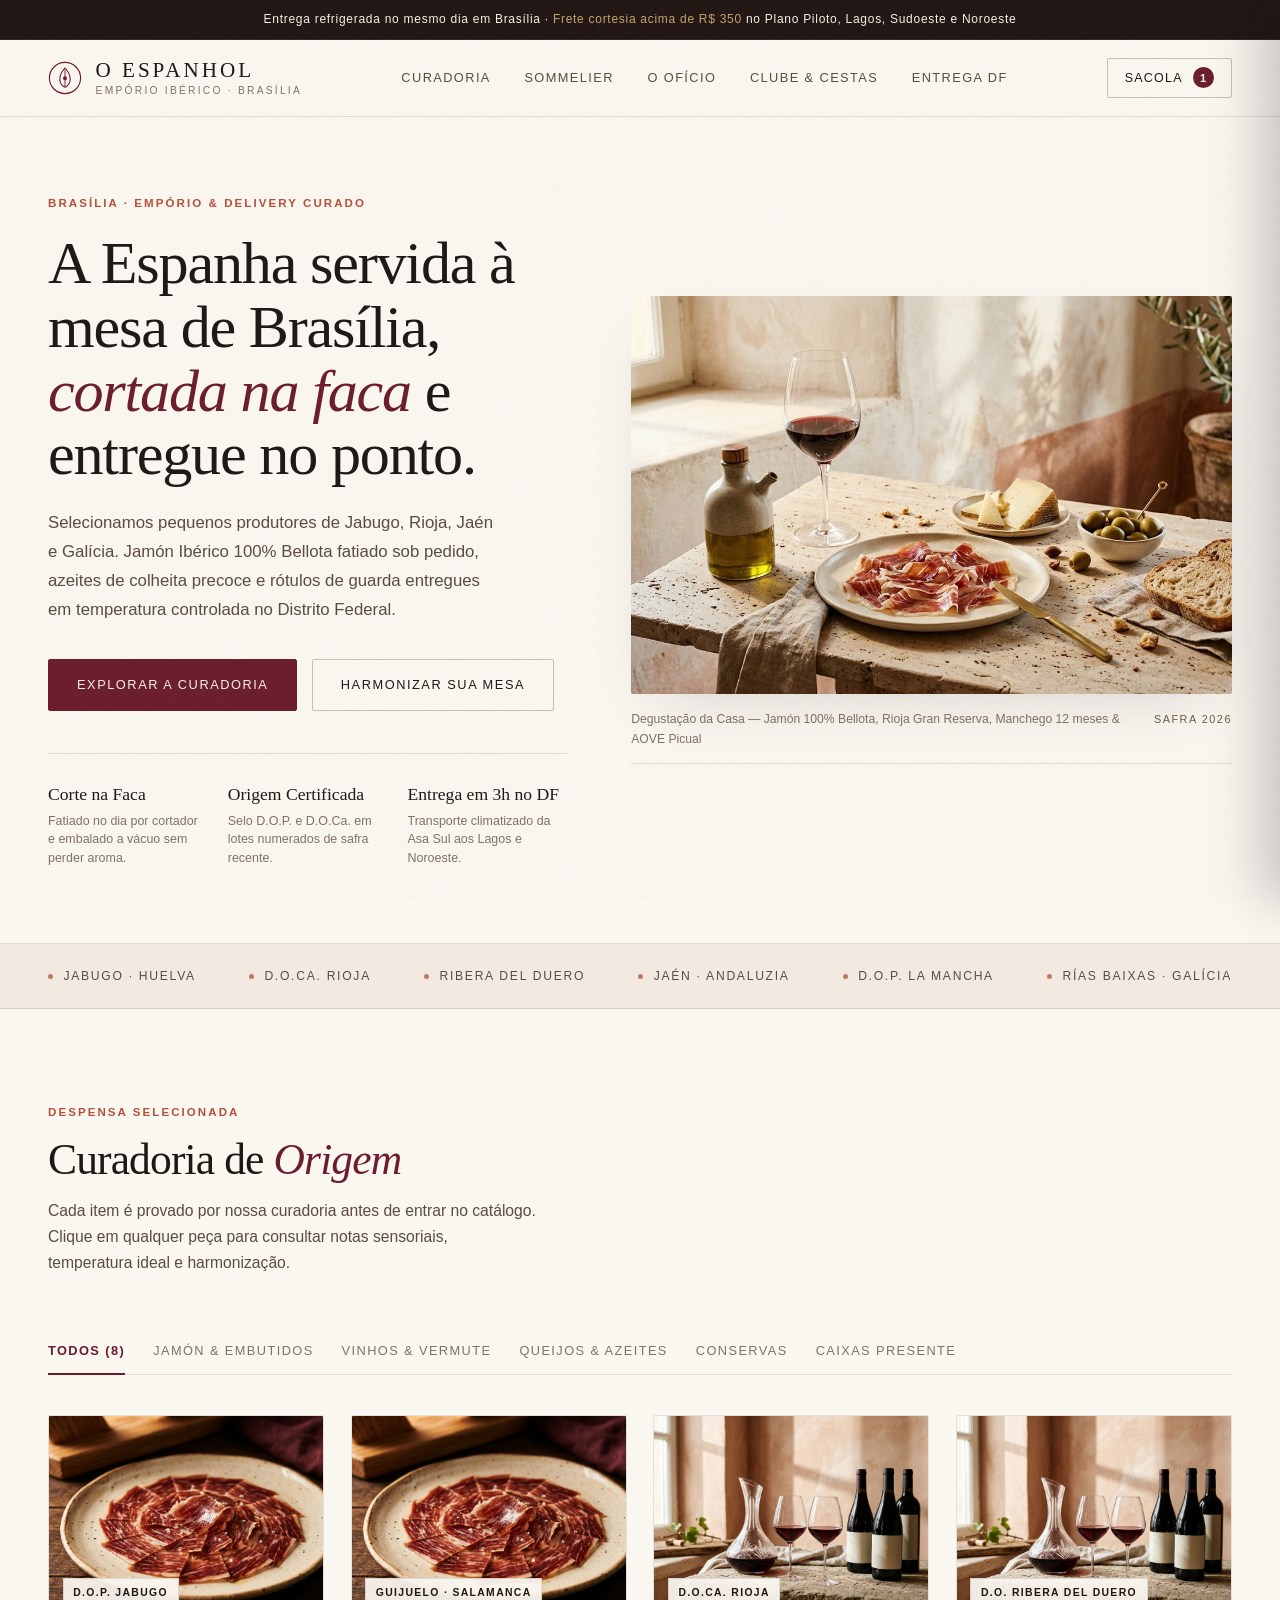
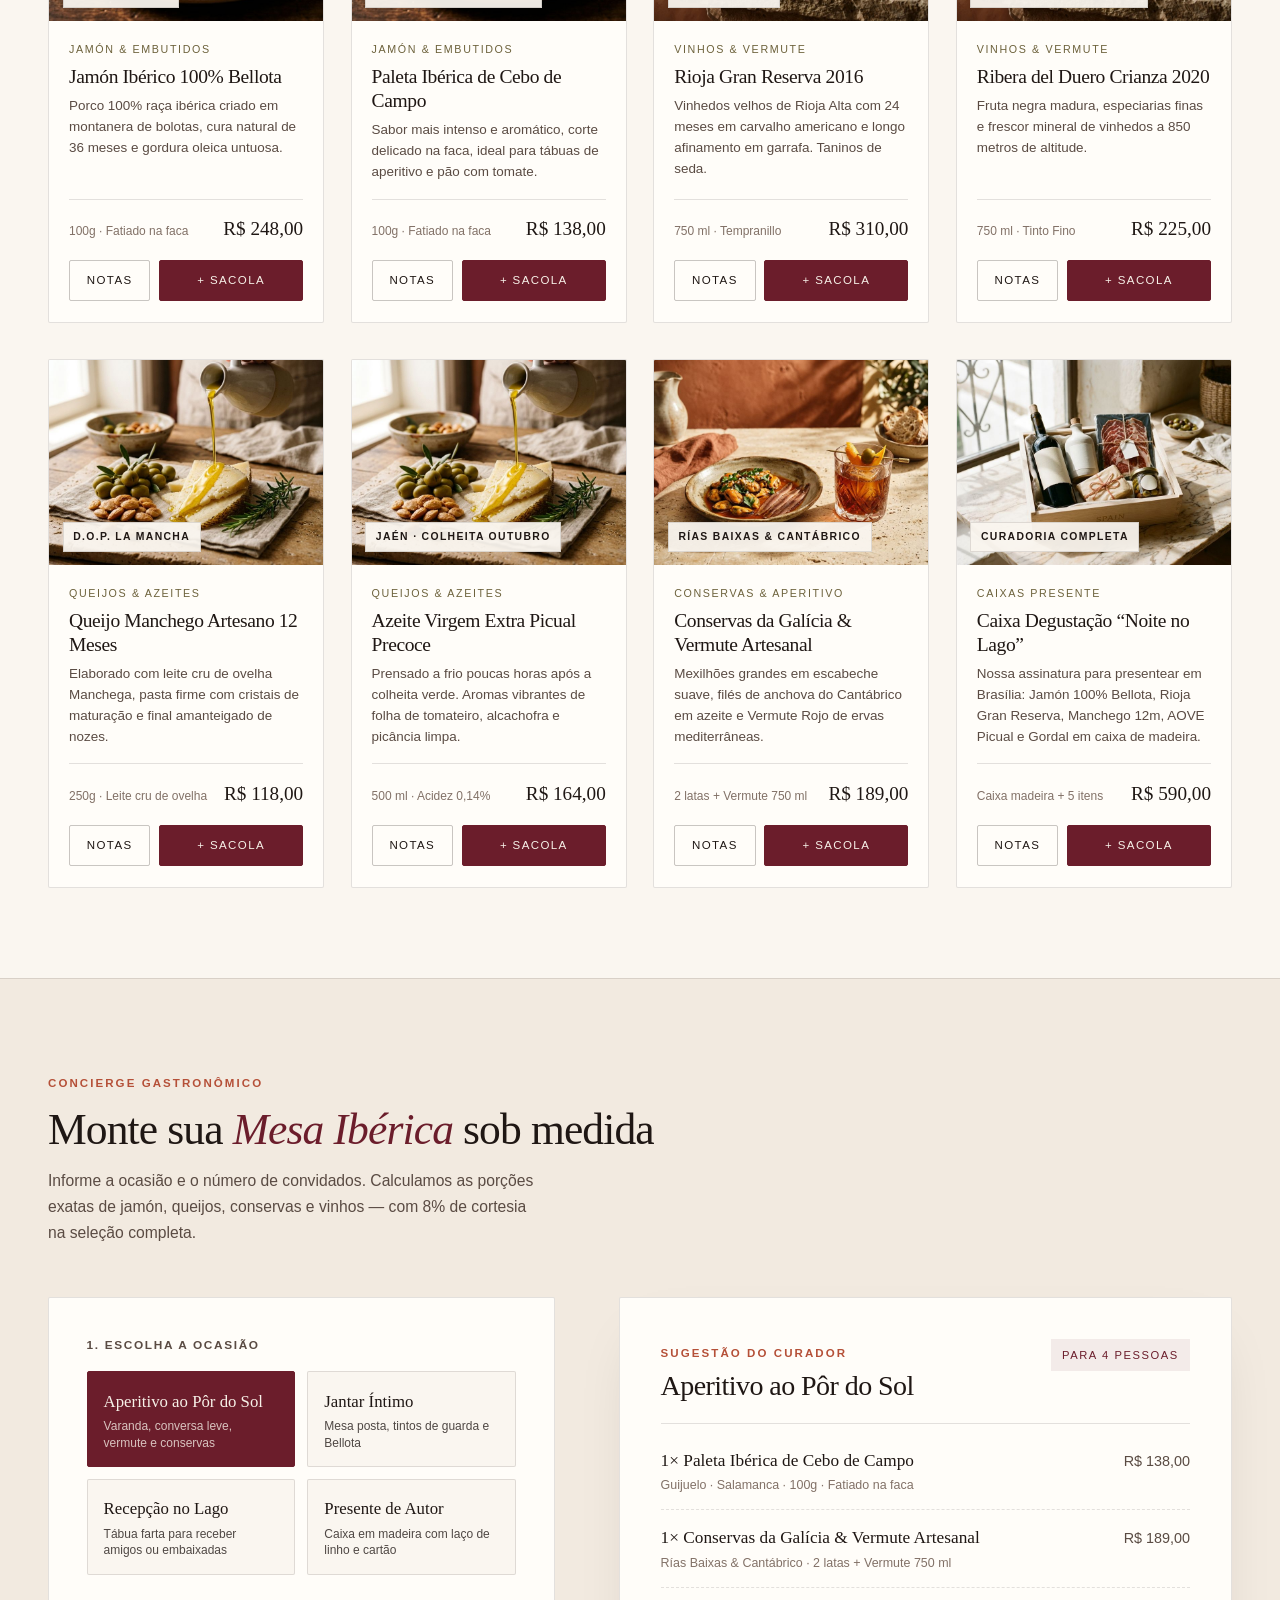
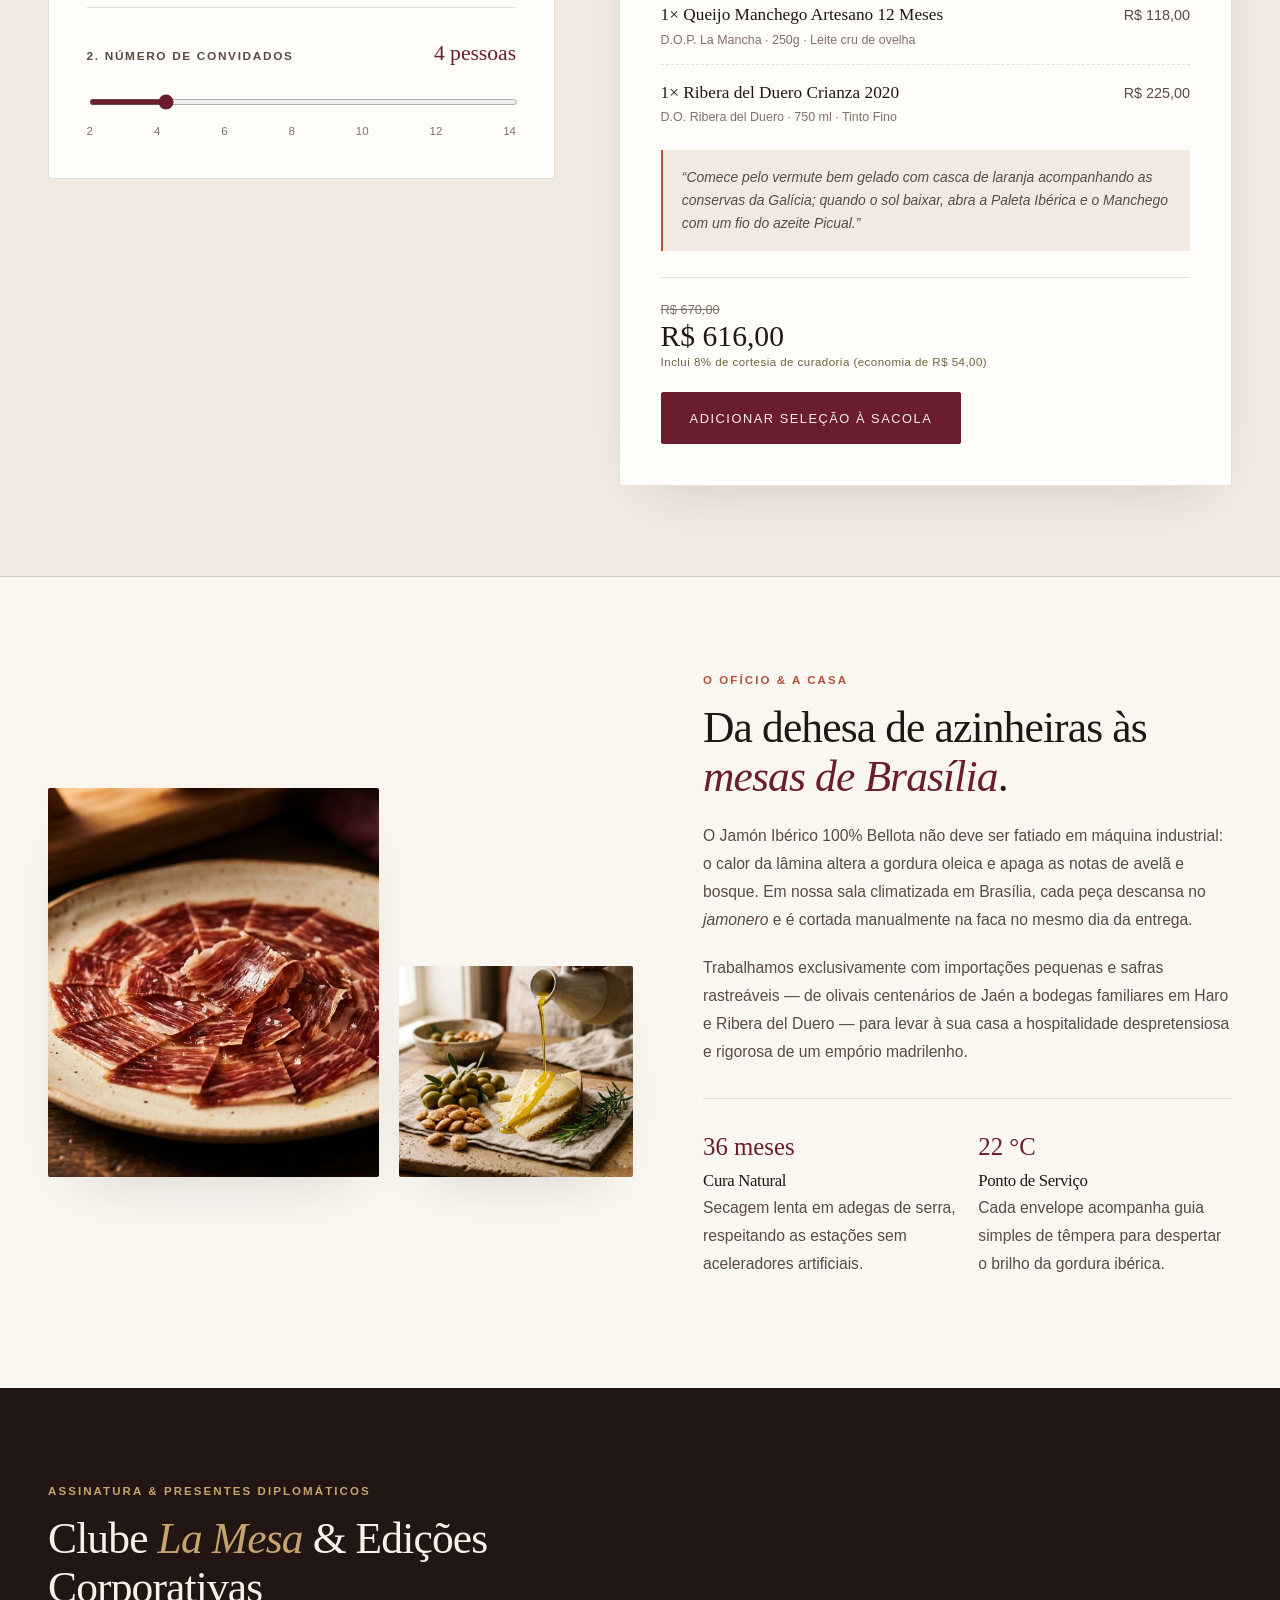
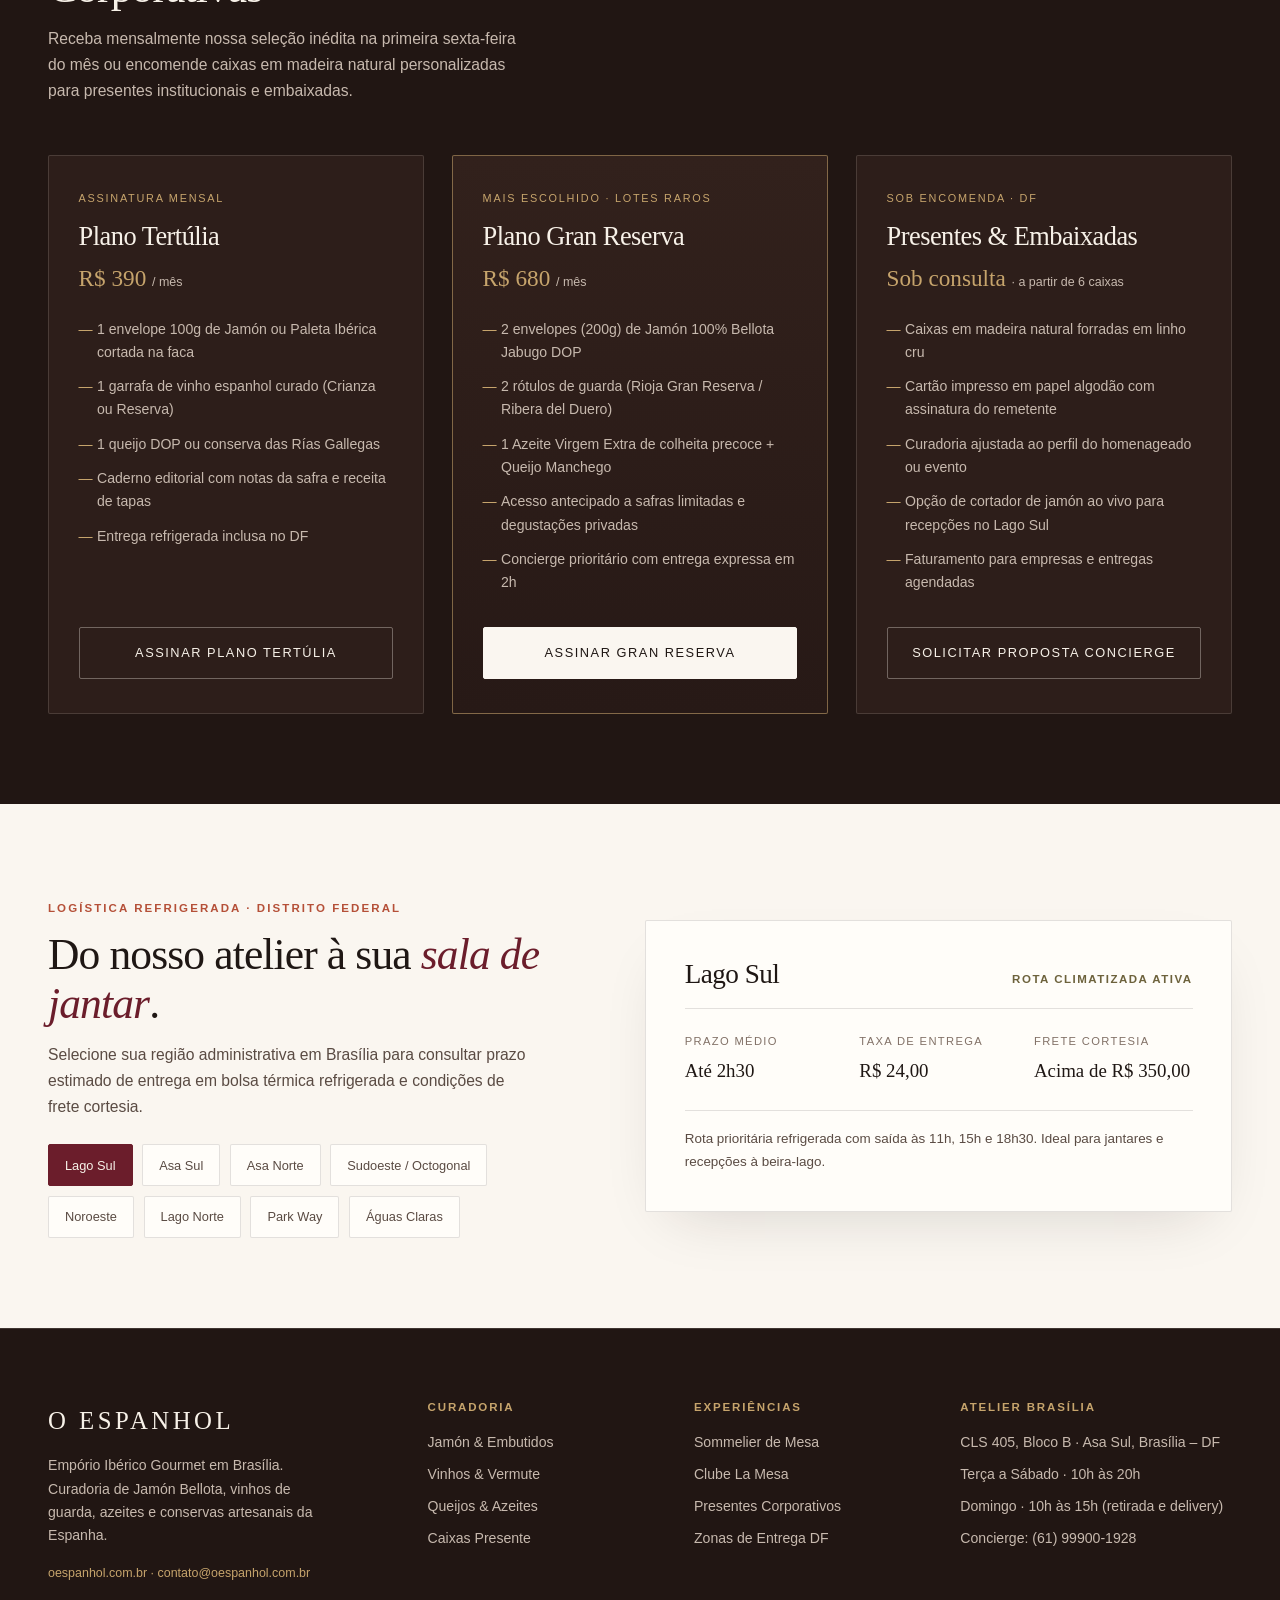
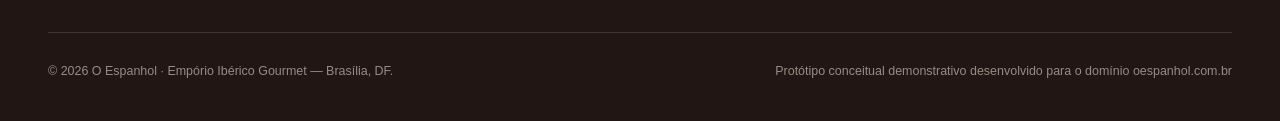
==== oespanhol-site-unico.html @ 449b9691 "site no ar primeira versão do site" ====
<!DOCTYPE html>
<html lang="pt-BR">
<head>
  <meta charset="UTF-8" />
  <meta name="viewport" content="width=device-width, initial-scale=1.0" />
  <title>O Espanhol — Empório Ibérico Gourmet em Brasília | Jamón, Azeites &amp; Vinhos</title>
  <meta name="description" content="Delivery curado de Jamón Ibérico 100% Bellota cortado na faca, vinhos de Rioja e Ribera del Duero, azeites de colheita precoce e queijos DOP em Brasília, DF." />
  <meta property="og:title" content="O Espanhol — Empório Ibérico Gourmet em Brasília" />
  <meta property="og:description" content="A Espanha servida à mesa de Brasília, cortada na faca e entregue refrigerada no mesmo dia." />
  <meta property="og:type" content="website" />
  <style>
/* ==========================================================================
   O ESPANHOL — Empório Ibérico Gourmet · Brasília, DF
   Editorial Design System — Warm Travertine, Rioja Wine & Terracotta
   ========================================================================== */

:root {
  /* Surfaces */
  --bg-canvas: #FAF6F0;
  --bg-linen: #F2EAE0;
  --bg-surface: #FFFDF9;
  --bg-warm-tint: #EAE0D3;
  --bg-deep: #211613;
  --bg-deep-elevated: #2D1E1A;

  /* Ink */
  --ink-primary: #1F1714;
  --ink-secondary: #5A4B43;
  --ink-muted: #827167;
  --ink-on-dark: #F7F1E8;
  --ink-on-dark-muted: #C7B9AE;

  /* Brand Accents */
  --wine: #6B1D2B;
  --wine-hover: #531520;
  --wine-soft: rgba(107, 29, 43, 0.08);
  --terracotta: #B55038;
  --terracotta-soft: rgba(181, 80, 56, 0.12);
  --olive: #6D623C;
  --gold-soft: #C6A46C;

  /* Hairlines & Elevation */
  --hairline: rgba(31, 23, 20, 0.12);
  --hairline-strong: rgba(31, 23, 20, 0.24);
  --hairline-dark: rgba(247, 241, 232, 0.14);
  --shadow-editorial: 0 24px 60px -28px rgba(31, 23, 20, 0.18);
  --shadow-drawer: -18px 0 50px rgba(24, 15, 12, 0.22);

  /* Typography */
  --font-serif: "Iowan Old Style", "Palatino Linotype", "Book Antiqua", Palatino, "Cormorant Garamond", Georgia, serif;
  --font-sans: -apple-system, BlinkMacSystemFont, "Segoe UI", Roboto, "Helvetica Neue", Arial, sans-serif;

  /* Layout */
  --container-max: 1240px;
  --gutter: clamp(1.25rem, 4vw, 3rem);
  --radius-sm: 2px;
  --radius-md: 4px;
  --transition: 260ms cubic-bezier(0.22, 1, 0.36, 1);
}

*,
*::before,
*::after {
  box-sizing: border-box;
}

html {
  scroll-behavior: smooth;
  -webkit-font-smoothing: antialiased;
  -moz-osx-font-smoothing: grayscale;
  background-color: var(--bg-canvas);
  color: var(--ink-primary);
}

body {
  margin: 0;
  font-family: var(--font-sans);
  font-size: 16px;
  line-height: 1.65;
  color: var(--ink-primary);
  background-color: var(--bg-canvas);
  position: relative;
  overflow-x: hidden;
}

/* Subtle mineral paper texture across canvas */
body::before {
  content: "";
  position: fixed;
  inset: 0;
  pointer-events: none;
  z-index: 900;
  opacity: 0.028;
  background-image: url("data:image/svg+xml,%3Csvg viewBox='0 0 200 200' xmlns='http://www.w3.org/2000/svg'%3E%3Cfilter id='n'%3E%3CfeTurbulence type='fractalNoise' baseFrequency='0.85' numOctaves='3' stitchTiles='stitch'/%3E%3C/filter%3E%3Crect width='100%25' height='100%25' filter='url(%23n)'/%3E%3C/svg%3E");
}

img {
  display: block;
  max-width: 100%;
  height: auto;
}

button,
input,
select {
  font: inherit;
  color: inherit;
}

button {
  cursor: pointer;
}

a {
  color: inherit;
  text-decoration: none;
}

:focus-visible {
  outline: 2px solid var(--wine);
  outline-offset: 3px;
}

/* Container & Utilities */
.container {
  width: min(var(--container-max), calc(100% - var(--gutter) * 2));
  margin-inline: auto;
}

.sr-only {
  position: absolute;
  width: 1px;
  height: 1px;
  padding: 0;
  margin: -1px;
  overflow: hidden;
  clip: rect(0, 0, 0, 0);
  white-space: nowrap;
  border: 0;
}

.kicker {
  display: inline-block;
  font-family: var(--font-sans);
  font-size: 0.72rem;
  font-weight: 600;
  letter-spacing: 0.18em;
  text-transform: uppercase;
  color: var(--terracotta);
}

.kicker--light {
  color: var(--gold-soft);
}

.display-title,
h1,
h2,
h3,
h4 {
  font-family: var(--font-serif);
  font-weight: 400;
  margin: 0;
  letter-spacing: -0.02em;
  line-height: 1.12;
}

.italic-accent {
  font-style: italic;
  color: var(--wine);
}

.italic-accent--light {
  font-style: italic;
  color: var(--gold-soft);
}

.tabular {
  font-variant-numeric: tabular-nums;
}

/* ==========================================================================
   Announcement Bar & Header
   ========================================================================== */

.announcement-bar {
  background-color: var(--bg-deep);
  color: var(--ink-on-dark);
  font-size: 0.75rem;
  letter-spacing: 0.06em;
  text-align: center;
  padding: 0.6rem var(--gutter);
  border-bottom: 1px solid rgba(255, 255, 255, 0.08);
}

.announcement-bar strong {
  color: var(--gold-soft);
  font-weight: 500;
}

.site-header {
  position: sticky;
  top: 0;
  z-index: 400;
  background-color: rgba(250, 246, 240, 0.92);
  backdrop-filter: blur(14px);
  -webkit-backdrop-filter: blur(14px);
  border-bottom: 1px solid var(--hairline);
  transition: background-color var(--transition);
}

.header-inner {
  display: flex;
  align-items: center;
  justify-content: space-between;
  gap: 1.5rem;
  height: 76px;
}

.brand-mark {
  display: inline-flex;
  align-items: center;
  gap: 0.85rem;
}

.brand-crest {
  width: 34px;
  height: 34px;
  color: var(--wine);
  flex-shrink: 0;
}

.brand-wordmark {
  display: flex;
  flex-direction: column;
  line-height: 1;
}

.brand-name {
  font-family: var(--font-serif);
  font-size: 1.32rem;
  letter-spacing: 0.14em;
  text-transform: uppercase;
  color: var(--ink-primary);
}

.brand-sub {
  font-size: 0.64rem;
  letter-spacing: 0.22em;
  text-transform: uppercase;
  color: var(--ink-muted);
  margin-top: 0.28rem;
}

.main-nav {
  display: flex;
  align-items: center;
  gap: 2.1rem;
}

.main-nav a {
  font-size: 0.8rem;
  letter-spacing: 0.11em;
  text-transform: uppercase;
  color: var(--ink-secondary);
  position: relative;
  padding-block: 0.35rem;
  transition: color var(--transition);
}

.main-nav a::after {
  content: "";
  position: absolute;
  left: 0;
  right: 0;
  bottom: 0;
  height: 1px;
  background-color: var(--wine);
  transform: scaleX(0);
  transform-origin: left;
  transition: transform var(--transition);
}

.main-nav a:hover {
  color: var(--ink-primary);
}

.main-nav a:hover::after {
  transform: scaleX(1);
}

.header-actions {
  display: flex;
  align-items: center;
  gap: 0.85rem;
}

.cart-trigger {
  display: inline-flex;
  align-items: center;
  gap: 0.65rem;
  background-color: transparent;
  border: 1px solid var(--hairline-strong);
  border-radius: var(--radius-sm);
  padding: 0.55rem 1.05rem;
  font-size: 0.78rem;
  letter-spacing: 0.1em;
  text-transform: uppercase;
  color: var(--ink-primary);
  transition: background-color var(--transition), border-color var(--transition), color var(--transition);
}

.cart-trigger:hover {
  background-color: var(--wine);
  border-color: var(--wine);
  color: var(--ink-on-dark);
}

.cart-count {
  display: inline-flex;
  align-items: center;
  justify-content: center;
  min-width: 21px;
  height: 21px;
  padding-inline: 0.35rem;
  border-radius: 999px;
  background-color: var(--wine);
  color: var(--ink-on-dark);
  font-size: 0.7rem;
  font-weight: 600;
  font-variant-numeric: tabular-nums;
  transition: background-color var(--transition), color var(--transition);
}

.cart-trigger:hover .cart-count {
  background-color: var(--bg-canvas);
  color: var(--wine);
}

.mobile-menu-btn {
  display: none;
  background: transparent;
  border: 1px solid var(--hairline-strong);
  border-radius: var(--radius-sm);
  width: 40px;
  height: 40px;
  align-items: center;
  justify-content: center;
}

/* ==========================================================================
   Buttons
   ========================================================================== */

.btn {
  display: inline-flex;
  align-items: center;
  justify-content: center;
  gap: 0.55rem;
  padding: 0.92rem 1.75rem;
  border-radius: var(--radius-sm);
  font-size: 0.8rem;
  font-weight: 500;
  letter-spacing: 0.12em;
  text-transform: uppercase;
  border: 1px solid transparent;
  transition: background-color var(--transition), color var(--transition), border-color var(--transition), transform var(--transition);
  white-space: nowrap;
}

.btn:active {
  transform: translateY(1px);
}

.btn--primary {
  background-color: var(--wine);
  color: var(--ink-on-dark);
  border-color: var(--wine);
}

.btn--primary:hover {
  background-color: var(--wine-hover);
  border-color: var(--wine-hover);
}

.btn--secondary {
  background-color: transparent;
  color: var(--ink-primary);
  border-color: var(--hairline-strong);
}

.btn--secondary:hover {
  border-color: var(--ink-primary);
  background-color: var(--bg-linen);
}

.btn--light {
  background-color: var(--bg-canvas);
  color: var(--ink-primary);
  border-color: var(--bg-canvas);
}

.btn--light:hover {
  background-color: #EFE5D8;
}

.btn--ghost-light {
  background-color: transparent;
  color: var(--ink-on-dark);
  border-color: rgba(247, 241, 232, 0.34);
}

.btn--ghost-light:hover {
  background-color: rgba(247, 241, 232, 0.1);
  border-color: var(--ink-on-dark);
}

.btn--sm {
  padding: 0.62rem 1.05rem;
  font-size: 0.72rem;
}

/* ==========================================================================
   Hero — Asymmetric Editorial Cover
   ========================================================================== */

.hero {
  padding-block: clamp(2.5rem, 6vw, 5rem) clamp(3rem, 6vw, 5.5rem);
  border-bottom: 1px solid var(--hairline);
}

.hero-grid {
  display: grid;
  grid-template-columns: minmax(0, 1.02fr) minmax(0, 1.18fr);
  gap: clamp(2rem, 5vw, 4.5rem);
  align-items: center;
}

.hero-copy {
  display: flex;
  flex-direction: column;
  align-items: flex-start;
}

.hero-title {
  font-size: clamp(2.5rem, 4.7vw, 4.25rem);
  line-height: 1.06;
  margin-top: 1.15rem;
  margin-bottom: 1.45rem;
  color: var(--ink-primary);
}

.hero-lead {
  font-size: 1.05rem;
  line-height: 1.72;
  color: var(--ink-secondary);
  max-width: 48ch;
  margin: 0 0 2.1rem;
}

.hero-actions {
  display: flex;
  flex-wrap: wrap;
  gap: 0.9rem;
  margin-bottom: 2.6rem;
}

.hero-facts {
  width: 100%;
  display: grid;
  grid-template-columns: repeat(3, minmax(0, 1fr));
  gap: 1.25rem;
  padding-top: 1.65rem;
  border-top: 1px solid var(--hairline);
}

.hero-fact-label {
  display: block;
  font-family: var(--font-serif);
  font-size: 1.1rem;
  color: var(--ink-primary);
  margin-bottom: 0.2rem;
}

.hero-fact-desc {
  display: block;
  font-size: 0.78rem;
  line-height: 1.45;
  color: var(--ink-muted);
}

.hero-figure {
  margin: 0;
  position: relative;
}

.hero-image-frame {
  position: relative;
  overflow: hidden;
  border-radius: var(--radius-sm);
  background-color: var(--bg-linen);
  box-shadow: var(--shadow-editorial);
}

.hero-image-frame img {
  width: 100%;
  aspect-ratio: 16 / 10.6;
  object-fit: cover;
  transition: transform 900ms cubic-bezier(0.22, 1, 0.36, 1);
}

.hero-image-frame:hover img {
  transform: scale(1.025);
}

.hero-caption {
  display: flex;
  justify-content: space-between;
  align-items: baseline;
  gap: 1rem;
  padding-top: 0.95rem;
  font-size: 0.76rem;
  color: var(--ink-muted);
  border-bottom: 1px solid var(--hairline);
  padding-bottom: 0.85rem;
}

.hero-caption-origin {
  text-transform: uppercase;
  letter-spacing: 0.14em;
  font-size: 0.68rem;
  color: var(--olive);
  white-space: nowrap;
}

/* ==========================================================================
   Appellations Strip (Denominações de Origem)
   ========================================================================== */

.origins-strip {
  background-color: var(--bg-linen);
  border-bottom: 1px solid var(--hairline);
  padding-block: 1.35rem;
}

.origins-list {
  display: flex;
  flex-wrap: wrap;
  justify-content: space-between;
  align-items: center;
  gap: 0.85rem 1.75rem;
  list-style: none;
  margin: 0;
  padding: 0;
}

.origins-list li {
  display: inline-flex;
  align-items: center;
  gap: 0.65rem;
  font-size: 0.76rem;
  letter-spacing: 0.14em;
  text-transform: uppercase;
  color: var(--ink-secondary);
}

.origins-list li::before {
  content: "";
  width: 5px;
  height: 5px;
  border-radius: 50%;
  background-color: var(--terracotta);
  opacity: 0.75;
}

/* ==========================================================================
   Section Scaffolding
   ========================================================================== */

.section {
  padding-block: clamp(3.75rem, 7vw, 6.5rem);
}

.section--linen {
  background-color: var(--bg-linen);
  border-block: 1px solid var(--hairline);
}

.section--deep {
  background-color: var(--bg-deep);
  color: var(--ink-on-dark);
}

.section-header {
  display: flex;
  justify-content: space-between;
  align-items: flex-end;
  gap: 2rem;
  margin-bottom: clamp(2rem, 4vw, 3.25rem);
  flex-wrap: wrap;
}

.section-heading-group {
  max-width: 640px;
}

.section-title {
  font-size: clamp(2rem, 3.4vw, 3.1rem);
  margin-top: 0.65rem;
  color: var(--ink-primary);
}

.section-title--light {
  color: var(--ink-on-dark);
}

.section-subtitle {
  margin: 0.9rem 0 0;
  color: var(--ink-secondary);
  font-size: 0.98rem;
  max-width: 56ch;
}

.section-subtitle--light {
  color: var(--ink-on-dark-muted);
}

/* ==========================================================================
   Catalog & Editorial Filters
   ========================================================================== */

.catalog-filters {
  display: flex;
  flex-wrap: wrap;
  gap: 0.4rem 1.75rem;
  border-bottom: 1px solid var(--hairline);
  margin-bottom: 2.5rem;
}

.filter-tab {
  background: transparent;
  border: 0;
  padding: 0.8rem 0;
  font-size: 0.8rem;
  letter-spacing: 0.11em;
  text-transform: uppercase;
  color: var(--ink-muted);
  position: relative;
  transition: color var(--transition);
}

.filter-tab::after {
  content: "";
  position: absolute;
  left: 0;
  right: 0;
  bottom: -1px;
  height: 2px;
  background-color: var(--wine);
  transform: scaleX(0);
  transition: transform var(--transition);
}

.filter-tab:hover {
  color: var(--ink-primary);
}

.filter-tab.is-active {
  color: var(--wine);
  font-weight: 600;
}

.filter-tab.is-active::after {
  transform: scaleX(1);
}

.product-grid {
  display: grid;
  grid-template-columns: repeat(4, minmax(0, 1fr));
  gap: 2.2rem 1.65rem;
}

.product-card {
  display: flex;
  flex-direction: column;
  background-color: var(--bg-surface);
  border: 1px solid var(--hairline);
  border-radius: var(--radius-sm);
  overflow: hidden;
  transition: transform var(--transition), box-shadow var(--transition), border-color var(--transition);
}

.product-card:hover {
  transform: translateY(-4px);
  box-shadow: var(--shadow-editorial);
  border-color: var(--hairline-strong);
}

.product-media {
  position: relative;
  overflow: hidden;
  background-color: var(--bg-linen);
  aspect-ratio: 4 / 3;
}

.product-media img {
  width: 100%;
  height: 100%;
  object-fit: cover;
  transition: transform 650ms cubic-bezier(0.22, 1, 0.36, 1);
}

.product-card:hover .product-media img {
  transform: scale(1.05);
}

.product-dop {
  position: absolute;
  left: 0.85rem;
  bottom: 0.85rem;
  background-color: rgba(250, 246, 240, 0.94);
  color: var(--ink-primary);
  font-size: 0.65rem;
  font-weight: 600;
  letter-spacing: 0.13em;
  text-transform: uppercase;
  padding: 0.32rem 0.6rem;
  border: 1px solid var(--hairline);
}

.product-body {
  padding: 1.25rem 1.25rem 1.35rem;
  display: flex;
  flex-direction: column;
  flex: 1;
}

.product-category {
  font-size: 0.67rem;
  letter-spacing: 0.15em;
  text-transform: uppercase;
  color: var(--olive);
  margin-bottom: 0.4rem;
}

.product-name {
  font-family: var(--font-serif);
  font-size: 1.22rem;
  line-height: 1.22;
  color: var(--ink-primary);
  margin-bottom: 0.45rem;
}

.product-desc {
  font-size: 0.84rem;
  line-height: 1.55;
  color: var(--ink-secondary);
  margin: 0 0 1rem;
  flex: 1;
}

.product-meta-row {
  display: flex;
  align-items: baseline;
  justify-content: space-between;
  gap: 0.5rem;
  padding-top: 0.85rem;
  border-top: 1px solid var(--hairline);
  margin-bottom: 0.95rem;
}

.product-weight {
  font-size: 0.75rem;
  color: var(--ink-muted);
}

.product-price {
  font-family: var(--font-serif);
  font-size: 1.2rem;
  color: var(--ink-primary);
  font-variant-numeric: tabular-nums;
}

.product-actions {
  display: grid;
  grid-template-columns: auto 1fr;
  gap: 0.55rem;
}

/* ==========================================================================
   Sommelier & Interactive Table Pairing Studio
   ========================================================================== */

.sommelier-layout {
  display: grid;
  grid-template-columns: minmax(0, 0.95fr) minmax(0, 1.15fr);
  gap: clamp(2rem, 5vw, 4rem);
  align-items: start;
}

.sommelier-controls {
  background-color: var(--bg-surface);
  border: 1px solid var(--hairline);
  padding: clamp(1.5rem, 3vw, 2.35rem);
  border-radius: var(--radius-sm);
}

.control-group + .control-group {
  margin-top: 2rem;
  padding-top: 1.75rem;
  border-top: 1px solid var(--hairline);
}

.control-label {
  display: flex;
  justify-content: space-between;
  align-items: baseline;
  font-size: 0.74rem;
  font-weight: 600;
  letter-spacing: 0.14em;
  text-transform: uppercase;
  color: var(--ink-secondary);
  margin-bottom: 1rem;
}

.control-value {
  font-family: var(--font-serif);
  font-size: 1.35rem;
  font-weight: 400;
  text-transform: none;
  letter-spacing: 0;
  color: var(--wine);
}

.occasion-grid {
  display: grid;
  grid-template-columns: repeat(2, minmax(0, 1fr));
  gap: 0.75rem;
}

.occasion-btn {
  text-align: left;
  background-color: var(--bg-canvas);
  border: 1px solid var(--hairline);
  padding: 0.95rem 1rem;
  border-radius: var(--radius-sm);
  transition: border-color var(--transition), background-color var(--transition);
}

.occasion-btn:hover {
  border-color: var(--hairline-strong);
}

.occasion-btn.is-active {
  background-color: var(--wine);
  border-color: var(--wine);
  color: var(--ink-on-dark);
}

.occasion-title {
  display: block;
  font-family: var(--font-serif);
  font-size: 1.05rem;
  margin-bottom: 0.2rem;
}

.occasion-sub {
  display: block;
  font-size: 0.75rem;
  opacity: 0.78;
  line-height: 1.35;
}

.range-slider {
  width: 100%;
  accent-color: var(--wine);
  height: 6px;
  cursor: pointer;
}

.range-marks {
  display: flex;
  justify-content: space-between;
  font-size: 0.72rem;
  color: var(--ink-muted);
  margin-top: 0.5rem;
  font-variant-numeric: tabular-nums;
}

.sommelier-result {
  background-color: var(--bg-surface);
  border: 1px solid var(--hairline);
  padding: clamp(1.65rem, 3.2vw, 2.6rem);
  border-radius: var(--radius-sm);
  box-shadow: var(--shadow-editorial);
}

.result-header {
  display: flex;
  justify-content: space-between;
  align-items: flex-start;
  gap: 1rem;
  padding-bottom: 1.35rem;
  border-bottom: 1px solid var(--hairline);
}

.result-title {
  font-size: 1.75rem;
  color: var(--ink-primary);
  margin-top: 0.3rem;
}

.result-badge {
  font-size: 0.7rem;
  letter-spacing: 0.14em;
  text-transform: uppercase;
  color: var(--wine);
  background-color: var(--wine-soft);
  padding: 0.42rem 0.7rem;
  white-space: nowrap;
}

.pairing-list {
  list-style: none;
  padding: 0;
  margin: 1.4rem 0;
  display: flex;
  flex-direction: column;
  gap: 0.85rem;
}

.pairing-item {
  display: flex;
  justify-content: space-between;
  align-items: baseline;
  gap: 1rem;
  padding-bottom: 0.85rem;
  border-bottom: 1px dashed var(--hairline);
}

.pairing-item:last-child {
  border-bottom: 0;
  padding-bottom: 0;
}

.pairing-item-name {
  font-family: var(--font-serif);
  font-size: 1.08rem;
  color: var(--ink-primary);
}

.pairing-item-detail {
  display: block;
  font-size: 0.78rem;
  color: var(--ink-muted);
}

.pairing-item-price {
  font-size: 0.9rem;
  color: var(--ink-secondary);
  white-space: nowrap;
  font-variant-numeric: tabular-nums;
}

.curator-note {
  background-color: var(--bg-linen);
  border-left: 2px solid var(--terracotta);
  padding: 1rem 1.2rem;
  font-size: 0.87rem;
  color: var(--ink-secondary);
  font-style: italic;
  margin-bottom: 1.6rem;
}

.result-footer {
  display: flex;
  justify-content: space-between;
  align-items: center;
  gap: 1.25rem;
  flex-wrap: wrap;
  padding-top: 1.35rem;
  border-top: 1px solid var(--hairline);
}

.result-pricing {
  display: flex;
  flex-direction: column;
}

.result-original {
  font-size: 0.8rem;
  color: var(--ink-muted);
  text-decoration: line-through;
}

.result-total {
  font-family: var(--font-serif);
  font-size: 1.85rem;
  line-height: 1.1;
  color: var(--ink-primary);
}

.result-saving {
  font-size: 0.72rem;
  color: var(--olive);
  letter-spacing: 0.04em;
}

/* ==========================================================================
   Editorial Story / Ofício
   ========================================================================== */

.story-grid {
  display: grid;
  grid-template-columns: minmax(0, 1.05fr) minmax(0, 0.95fr);
  gap: clamp(2rem, 5.5vw, 5rem);
  align-items: center;
}

.story-visual {
  display: grid;
  grid-template-columns: 1.2fr 0.85fr;
  gap: 1.25rem;
  align-items: end;
}

.story-visual img {
  width: 100%;
  border-radius: var(--radius-sm);
  object-fit: cover;
  box-shadow: var(--shadow-editorial);
}

.story-img-tall {
  aspect-ratio: 4 / 4.7;
}

.story-img-small {
  aspect-ratio: 4 / 3.6;
}

.story-copy p {
  color: var(--ink-secondary);
  margin: 0 0 1.25rem;
  font-size: 0.98rem;
  line-height: 1.78;
}

.story-pillars {
  display: grid;
  grid-template-columns: repeat(2, minmax(0, 1fr));
  gap: 1.35rem;
  margin-top: 2rem;
  padding-top: 1.75rem;
  border-top: 1px solid var(--hairline);
}

.pillar-num {
  font-family: var(--font-serif);
  font-size: 1.55rem;
  color: var(--wine);
  display: block;
  margin-bottom: 0.25rem;
}

.pillar-title {
  font-family: var(--font-serif);
  font-size: 1.05rem;
  margin-bottom: 0.25rem;
  color: var(--ink-primary);
}

.pillar-text {
  font-size: 0.82rem;
  color: var(--ink-muted);
  margin: 0;
  line-height: 1.5;
}

/* ==========================================================================
   Clube La Mesa & Presentes Corporativos (Deep Espresso Section)
   ========================================================================== */

.club-grid {
  display: grid;
  grid-template-columns: repeat(3, minmax(0, 1fr));
  gap: 1.75rem;
}

.club-card {
  background-color: var(--bg-deep-elevated);
  border: 1px solid var(--hairline-dark);
  padding: 2.15rem 1.85rem;
  border-radius: var(--radius-sm);
  display: flex;
  flex-direction: column;
  transition: border-color var(--transition), transform var(--transition);
}

.club-card:hover {
  border-color: rgba(198, 164, 108, 0.55);
  transform: translateY(-3px);
}

.club-card--featured {
  border-color: rgba(198, 164, 108, 0.55);
  background: linear-gradient(180deg, #32211C 0%, #271916 100%);
}

.club-tag {
  font-size: 0.68rem;
  letter-spacing: 0.16em;
  text-transform: uppercase;
  color: var(--gold-soft);
  margin-bottom: 0.85rem;
}

.club-name {
  font-family: var(--font-serif);
  font-size: 1.65rem;
  color: var(--ink-on-dark);
  margin-bottom: 0.5rem;
}

.club-price {
  font-family: var(--font-serif);
  font-size: 1.45rem;
  color: var(--gold-soft);
  margin-bottom: 1.25rem;
}

.club-price span {
  font-family: var(--font-sans);
  font-size: 0.78rem;
  color: var(--ink-on-dark-muted);
}

.club-list {
  list-style: none;
  padding: 0;
  margin: 0 0 2rem;
  flex: 1;
  display: flex;
  flex-direction: column;
  gap: 0.7rem;
  font-size: 0.88rem;
  color: var(--ink-on-dark-muted);
}

.club-list li {
  padding-left: 1.15rem;
  position: relative;
}

.club-list li::before {
  content: "—";
  position: absolute;
  left: 0;
  color: var(--gold-soft);
}

/* ==========================================================================
   Delivery DF Checker
   ========================================================================== */

.delivery-box {
  display: grid;
  grid-template-columns: minmax(0, 1fr) minmax(0, 1.1fr);
  gap: clamp(2rem, 5vw, 4rem);
  align-items: center;
}

.zone-buttons {
  display: flex;
  flex-wrap: wrap;
  gap: 0.6rem;
  margin-top: 1.5rem;
}

.zone-btn {
  background-color: var(--bg-surface);
  border: 1px solid var(--hairline);
  padding: 0.6rem 1rem;
  font-size: 0.8rem;
  color: var(--ink-secondary);
  border-radius: var(--radius-sm);
  transition: all var(--transition);
}

.zone-btn:hover {
  border-color: var(--hairline-strong);
  color: var(--ink-primary);
}

.zone-btn.is-active {
  background-color: var(--wine);
  border-color: var(--wine);
  color: var(--ink-on-dark);
}

.delivery-card {
  background-color: var(--bg-surface);
  border: 1px solid var(--hairline);
  padding: clamp(1.5rem, 3vw, 2.4rem);
  border-radius: var(--radius-sm);
  box-shadow: var(--shadow-editorial);
}

.delivery-card-top {
  display: flex;
  justify-content: space-between;
  align-items: baseline;
  gap: 1rem;
  padding-bottom: 1.15rem;
  border-bottom: 1px solid var(--hairline);
}

.delivery-zone-name {
  font-family: var(--font-serif);
  font-size: 1.7rem;
  color: var(--ink-primary);
}

.delivery-status {
  font-size: 0.72rem;
  letter-spacing: 0.13em;
  text-transform: uppercase;
  color: var(--olive);
  font-weight: 600;
}

.delivery-metrics {
  display: grid;
  grid-template-columns: repeat(3, minmax(0, 1fr));
  gap: 1rem;
  margin-block: 1.45rem;
}

.delivery-metric-label {
  display: block;
  font-size: 0.7rem;
  letter-spacing: 0.12em;
  text-transform: uppercase;
  color: var(--ink-muted);
  margin-bottom: 0.3rem;
}

.delivery-metric-val {
  font-family: var(--font-serif);
  font-size: 1.18rem;
  color: var(--ink-primary);
}

.delivery-note {
  font-size: 0.84rem;
  color: var(--ink-secondary);
  margin: 0;
  padding-top: 1.1rem;
  border-top: 1px solid var(--hairline);
}

/* ==========================================================================
   Footer
   ========================================================================== */

.site-footer {
  background-color: var(--bg-deep);
  color: var(--ink-on-dark-muted);
  padding-top: 4.5rem;
  padding-bottom: 2.5rem;
  border-top: 1px solid var(--hairline-dark);
}

.footer-grid {
  display: grid;
  grid-template-columns: 1.5fr 1fr 1fr 1.2fr;
  gap: 2.5rem;
  padding-bottom: 3rem;
  border-bottom: 1px solid var(--hairline-dark);
}

.footer-brand-name {
  font-family: var(--font-serif);
  font-size: 1.55rem;
  letter-spacing: 0.14em;
  text-transform: uppercase;
  color: var(--ink-on-dark);
  margin-bottom: 0.8rem;
}

.footer-heading {
  font-family: var(--font-sans);
  font-size: 0.72rem;
  font-weight: 600;
  letter-spacing: 0.16em;
  text-transform: uppercase;
  color: var(--gold-soft);
  margin-bottom: 1.1rem;
}

.footer-links {
  list-style: none;
  padding: 0;
  margin: 0;
  display: flex;
  flex-direction: column;
  gap: 0.55rem;
  font-size: 0.88rem;
}

.footer-links a:hover {
  color: var(--ink-on-dark);
}

.footer-bottom {
  display: flex;
  justify-content: space-between;
  align-items: center;
  flex-wrap: wrap;
  gap: 1rem;
  padding-top: 1.75rem;
  font-size: 0.78rem;
  color: rgba(199, 185, 174, 0.72);
}

/* ==========================================================================
   Cart Slide-Over Drawer & Product Modal
   ========================================================================== */

.overlay {
  position: fixed;
  inset: 0;
  background-color: rgba(24, 15, 12, 0.52);
  backdrop-filter: blur(3px);
  z-index: 600;
  opacity: 0;
  pointer-events: none;
  transition: opacity var(--transition);
}

.overlay.is-open {
  opacity: 1;
  pointer-events: auto;
}

.cart-drawer {
  position: fixed;
  top: 0;
  right: 0;
  bottom: 0;
  width: min(440px, 100vw);
  background-color: var(--bg-canvas);
  z-index: 650;
  box-shadow: var(--shadow-drawer);
  display: flex;
  flex-direction: column;
  transform: translateX(100%);
  transition: transform 340ms cubic-bezier(0.22, 1, 0.36, 1);
}

.cart-drawer.is-open {
  transform: translateX(0);
}

.drawer-header {
  display: flex;
  justify-content: space-between;
  align-items: center;
  padding: 1.35rem 1.5rem;
  border-bottom: 1px solid var(--hairline);
}

.drawer-title {
  font-family: var(--font-serif);
  font-size: 1.45rem;
}

.icon-close {
  background: transparent;
  border: 1px solid var(--hairline);
  width: 34px;
  height: 34px;
  display: inline-flex;
  align-items: center;
  justify-content: center;
  border-radius: var(--radius-sm);
  font-size: 1.15rem;
  line-height: 1;
  color: var(--ink-secondary);
}

.icon-close:hover {
  border-color: var(--ink-primary);
  color: var(--ink-primary);
}

.free-shipping-bar {
  padding: 0.9rem 1.5rem;
  background-color: var(--bg-linen);
  border-bottom: 1px solid var(--hairline);
  font-size: 0.78rem;
  color: var(--ink-secondary);
}

.progress-track {
  height: 4px;
  background-color: rgba(31, 23, 20, 0.12);
  margin-top: 0.5rem;
  overflow: hidden;
}

.progress-fill {
  height: 100%;
  background-color: var(--wine);
  width: 0%;
  transition: width 320ms ease;
}

.drawer-body {
  flex: 1;
  overflow-y: auto;
  padding: 1.25rem 1.5rem;
}

.cart-empty {
  text-align: center;
  padding: 3.5rem 1rem;
  color: var(--ink-muted);
}

.cart-empty p {
  margin: 0.5rem 0 1.4rem;
  font-size: 0.9rem;
}

.cart-item {
  display: grid;
  grid-template-columns: 68px minmax(0, 1fr);
  gap: 1rem;
  padding-bottom: 1.15rem;
  margin-bottom: 1.15rem;
  border-bottom: 1px solid var(--hairline);
}

.cart-item img {
  width: 68px;
  height: 68px;
  object-fit: cover;
  border-radius: var(--radius-sm);
}

.cart-item-title {
  font-family: var(--font-serif);
  font-size: 1.02rem;
  line-height: 1.25;
  margin-bottom: 0.2rem;
}

.cart-item-meta {
  font-size: 0.76rem;
  color: var(--ink-muted);
  margin-bottom: 0.65rem;
}

.cart-item-row {
  display: flex;
  justify-content: space-between;
  align-items: center;
}

.qty-control {
  display: inline-flex;
  align-items: center;
  border: 1px solid var(--hairline-strong);
  border-radius: var(--radius-sm);
}

.qty-control button {
  background: transparent;
  border: 0;
  width: 28px;
  height: 28px;
  font-size: 0.95rem;
}

.qty-control span {
  min-width: 26px;
  text-align: center;
  font-size: 0.82rem;
  font-variant-numeric: tabular-nums;
}

.remove-btn {
  background: transparent;
  border: 0;
  font-size: 0.72rem;
  color: var(--ink-muted);
  text-decoration: underline;
  padding: 0.2rem;
}

.remove-btn:hover {
  color: var(--wine);
}

.drawer-footer {
  padding: 1.25rem 1.5rem 1.5rem;
  border-top: 1px solid var(--hairline);
  background-color: var(--bg-surface);
}

.drawer-zone-select {
  display: flex;
  justify-content: space-between;
  align-items: center;
  gap: 0.75rem;
  margin-bottom: 1rem;
  font-size: 0.8rem;
  color: var(--ink-secondary);
}

.drawer-zone-select select {
  background-color: var(--bg-canvas);
  border: 1px solid var(--hairline-strong);
  padding: 0.42rem 0.65rem;
  border-radius: var(--radius-sm);
  font-size: 0.8rem;
}

.summary-line {
  display: flex;
  justify-content: space-between;
  font-size: 0.86rem;
  color: var(--ink-secondary);
  margin-bottom: 0.45rem;
}

.summary-total {
  display: flex;
  justify-content: space-between;
  align-items: baseline;
  font-family: var(--font-serif);
  font-size: 1.38rem;
  color: var(--ink-primary);
  padding-top: 0.75rem;
  margin-top: 0.65rem;
  margin-bottom: 1.1rem;
  border-top: 1px solid var(--hairline);
}

/* Modal */
.modal {
  position: fixed;
  inset: 0;
  z-index: 700;
  display: flex;
  align-items: center;
  justify-content: center;
  padding: 1.25rem;
  opacity: 0;
  pointer-events: none;
  transition: opacity var(--transition);
}

.modal.is-open {
  opacity: 1;
  pointer-events: auto;
}

.modal-panel {
  width: min(780px, 100%);
  max-height: 90vh;
  overflow-y: auto;
  background-color: var(--bg-canvas);
  border: 1px solid var(--hairline);
  border-radius: var(--radius-sm);
  box-shadow: 0 32px 80px rgba(20, 12, 10, 0.35);
  position: relative;
}

.modal-close {
  position: absolute;
  top: 1rem;
  right: 1rem;
  z-index: 2;
  background-color: rgba(250, 246, 240, 0.92);
}

.product-modal-grid {
  display: grid;
  grid-template-columns: minmax(0, 1fr) minmax(0, 1.05fr);
}

.product-modal-img {
  width: 100%;
  height: 100%;
  min-height: 320px;
  object-fit: cover;
}

.product-modal-content {
  padding: 2rem;
}

.tasting-specs {
  display: grid;
  grid-template-columns: repeat(2, minmax(0, 1fr));
  gap: 0.85rem;
  margin-block: 1.35rem;
  padding-block: 1.1rem;
  border-block: 1px solid var(--hairline);
}

.spec-label {
  display: block;
  font-size: 0.66rem;
  letter-spacing: 0.14em;
  text-transform: uppercase;
  color: var(--ink-muted);
}

.spec-val {
  font-size: 0.86rem;
  color: var(--ink-primary);
  font-weight: 500;
}

.checkout-modal-body {
  padding: 2.25rem;
}

.order-summary-box {
  background-color: var(--bg-linen);
  border: 1px solid var(--hairline);
  padding: 1.15rem 1.25rem;
  font-family: ui-monospace, SFMono-Regular, Menlo, Monaco, Consolas, monospace;
  font-size: 0.8rem;
  white-space: pre-wrap;
  line-height: 1.6;
  color: var(--ink-primary);
  margin-block: 1.25rem;
  max-height: 240px;
  overflow-y: auto;
}

/* Toast Notification */
.toast {
  position: fixed;
  left: 50%;
  bottom: 1.75rem;
  transform: translate(-50%, 16px);
  background-color: var(--bg-deep);
  color: var(--ink-on-dark);
  padding: 0.8rem 1.35rem;
  border-radius: var(--radius-sm);
  font-size: 0.82rem;
  letter-spacing: 0.03em;
  box-shadow: 0 18px 40px rgba(0, 0, 0, 0.28);
  z-index: 800;
  opacity: 0;
  pointer-events: none;
  transition: opacity 240ms ease, transform 240ms ease;
}

.toast.is-visible {
  opacity: 1;
  transform: translate(-50%, 0);
}

/* Reveal animation */
.reveal {
  opacity: 0;
  transform: translateY(18px);
  transition: opacity 620ms cubic-bezier(0.22, 1, 0.36, 1), transform 620ms cubic-bezier(0.22, 1, 0.36, 1);
}

.reveal.is-visible {
  opacity: 1;
  transform: translateY(0);
}

/* Mobile Nav Panel */
.mobile-nav {
  display: none;
  padding: 1rem var(--gutter) 1.5rem;
  border-top: 1px solid var(--hairline);
  background-color: var(--bg-canvas);
}

.mobile-nav.is-open {
  display: flex;
  flex-direction: column;
  gap: 0.85rem;
}

.mobile-nav a {
  font-size: 0.85rem;
  letter-spacing: 0.12em;
  text-transform: uppercase;
  padding-block: 0.35rem;
  border-bottom: 1px solid var(--hairline);
}

/* ==========================================================================
   Responsive Breakpoints
   ========================================================================== */

@media (max-width: 1080px) {
  .product-grid {
    grid-template-columns: repeat(2, minmax(0, 1fr));
  }

  .club-grid {
    grid-template-columns: 1fr;
  }

  .footer-grid {
    grid-template-columns: repeat(2, minmax(0, 1fr));
  }
}

@media (max-width: 880px) {
  .main-nav {
    display: none;
  }

  .mobile-menu-btn {
    display: inline-flex;
  }

  .hero-grid,
  .sommelier-layout,
  .story-grid,
  .delivery-box,
  .product-modal-grid {
    grid-template-columns: 1fr;
  }

  .hero-facts {
    grid-template-columns: 1fr;
    gap: 0.9rem;
  }

  .delivery-metrics {
    grid-template-columns: 1fr;
  }
}

@media (max-width: 560px) {
  .product-grid {
    grid-template-columns: 1fr;
  }

  .occasion-grid,
  .story-pillars,
  .footer-grid {
    grid-template-columns: 1fr;
  }

  .header-inner {
    height: 68px;
  }
}

</style>
</head>
<body>

  <!-- Announcement Bar -->
  <div class="announcement-bar">
    Entrega refrigerada no mesmo dia em Brasília · <strong>Frete cortesia acima de R$ 350</strong> no Plano Piloto, Lagos, Sudoeste e Noroeste
  </div>

  <!-- Header -->
  <header class="site-header">
    <div class="container header-inner">
      <a href="#topo" class="brand-mark" aria-label="O Espanhol — Página Inicial">
        <svg class="brand-crest" viewBox="0 0 36 36" fill="none" xmlns="http://www.w3.org/2000/svg" aria-hidden="true">
          <circle cx="18" cy="18" r="16.5" stroke="currentColor" stroke-width="1.2"/>
          <path d="M18 7.5C14.2 11.2 12.5 14.8 12.5 19.2C12.5 23.2 14.9 26.2 18 27.8C21.1 26.2 23.5 23.2 23.5 19.2C23.5 14.8 21.8 11.2 18 7.5Z" stroke="currentColor" stroke-width="1.15"/>
          <path d="M18 9.5V27.5" stroke="currentColor" stroke-width="1"/>
          <circle cx="18" cy="18.2" r="2.1" fill="currentColor"/>
        </svg>
        <span class="brand-wordmark">
          <span class="brand-name">O Espanhol</span>
          <span class="brand-sub">Empório Ibérico · Brasília</span>
        </span>
      </a>

      <nav class="main-nav" aria-label="Navegação principal">
        <a href="#curadoria">Curadoria</a>
        <a href="#sommelier">Sommelier</a>
        <a href="#oficio">O Ofício</a>
        <a href="#clube">Clube &amp; Cestas</a>
        <a href="#entrega">Entrega DF</a>
      </nav>

      <div class="header-actions">
        <button id="open-cart-btn" class="cart-trigger" type="button" aria-label="Abrir sacola">
          <span>Sacola</span>
          <span id="cart-count" class="cart-count">0</span>
        </button>
        <button id="mobile-menu-btn" class="mobile-menu-btn" type="button" aria-label="Abrir menu" aria-expanded="false">
          <svg width="18" height="14" viewBox="0 0 18 14" fill="none" aria-hidden="true">
            <path d="M1 1H17M1 7H17M1 13H17" stroke="currentColor" stroke-width="1.4" stroke-linecap="round"/>
          </svg>
        </button>
      </div>
    </div>

    <nav id="mobile-nav" class="mobile-nav" aria-label="Navegação móvel">
      <a href="#curadoria">Curadoria</a>
      <a href="#sommelier">Sommelier</a>
      <a href="#oficio">O Ofício</a>
      <a href="#clube">Clube &amp; Cestas</a>
      <a href="#entrega">Entrega DF</a>
    </nav>
  </header>

  <main id="topo">

    <!-- Hero Section -->
    <section class="hero">
      <div class="container hero-grid">
        <div class="hero-copy">
          <span class="kicker">Brasília · Empório &amp; Delivery Curado</span>
          <h1 class="hero-title">
            A Espanha servida à mesa de Brasília, <span class="italic-accent">cortada na faca</span> e entregue no ponto.
          </h1>
          <p class="hero-lead">
            Selecionamos pequenos produtores de Jabugo, Rioja, Jaén e Galícia. Jamón Ibérico 100% Bellota fatiado sob pedido, azeites de colheita precoce e rótulos de guarda entregues em temperatura controlada no Distrito Federal.
          </p>
          <div class="hero-actions">
            <a href="#curadoria" class="btn btn--primary">Explorar a Curadoria</a>
            <a href="#sommelier" class="btn btn--secondary">Harmonizar sua Mesa</a>
          </div>

          <div class="hero-facts">
            <div>
              <span class="hero-fact-label">Corte na Faca</span>
              <span class="hero-fact-desc">Fatiado no dia por cortador e embalado a vácuo sem perder aroma.</span>
            </div>
            <div>
              <span class="hero-fact-label">Origem Certificada</span>
              <span class="hero-fact-desc">Selo D.O.P. e D.O.Ca. em lotes numerados de safra recente.</span>
            </div>
            <div>
              <span class="hero-fact-label">Entrega em 3h no DF</span>
              <span class="hero-fact-desc">Transporte climatizado da Asa Sul aos Lagos e Noroeste.</span>
            </div>
          </div>
        </div>

        <figure class="hero-figure">
          <div class="hero-image-frame">
            <img src="[data-uri]" alt="Mesa editorial com Jamón Ibérico fatiado na faca, taça de vinho tinto Rioja, azeite extra virgem espanhol, queijo Manchego e azeitonas Gordal" />
          </div>
          <figcaption class="hero-caption">
            <span>Degustação da Casa — Jamón 100% Bellota, Rioja Gran Reserva, Manchego 12 meses &amp; AOVE Picual</span>
            <span class="hero-caption-origin">Safra 2026</span>
          </figcaption>
        </figure>
      </div>
    </section>

    <!-- Origins Strip -->
    <div class="origins-strip" aria-label="Denominações de origem espanholas">
      <div class="container">
        <ul class="origins-list">
          <li>Jabugo · Huelva</li>
          <li>D.O.Ca. Rioja</li>
          <li>Ribera del Duero</li>
          <li>Jaén · Andaluzia</li>
          <li>D.O.P. La Mancha</li>
          <li>Rías Baixas · Galícia</li>
        </ul>
      </div>
    </div>

    <!-- Curated Catalog -->
    <section id="curadoria" class="section">
      <div class="container">
        <div class="section-header">
          <div class="section-heading-group">
            <span class="kicker">Despensa Selecionada</span>
            <h2 class="section-title">Curadoria de <span class="italic-accent">Origem</span></h2>
            <p class="section-subtitle">
              Cada item é provado por nossa curadoria antes de entrar no catálogo. Clique em qualquer peça para consultar notas sensoriais, temperatura ideal e harmonização.
            </p>
          </div>
        </div>

        <div id="catalog-filters" class="catalog-filters" role="tablist" aria-label="Filtrar produtos por categoria">
          <button class="filter-tab is-active" type="button" role="tab" aria-selected="true" data-category="todos">Todos (8)</button>
          <button class="filter-tab" type="button" role="tab" aria-selected="false" data-category="jamon">Jamón &amp; Embutidos</button>
          <button class="filter-tab" type="button" role="tab" aria-selected="false" data-category="vinhos">Vinhos &amp; Vermute</button>
          <button class="filter-tab" type="button" role="tab" aria-selected="false" data-category="queijos">Queijos &amp; Azeites</button>
          <button class="filter-tab" type="button" role="tab" aria-selected="false" data-category="conservas">Conservas</button>
          <button class="filter-tab" type="button" role="tab" aria-selected="false" data-category="cestas">Caixas Presente</button>
        </div>

        <div id="product-grid" class="product-grid" aria-live="polite">
          <!-- Populated dynamically by app.js -->
        </div>
      </div>
    </section>

    <!-- Interactive Sommelier & Table Composer -->
    <section id="sommelier" class="section section--linen">
      <div class="container">
        <div class="section-header">
          <div class="section-heading-group">
            <span class="kicker">Concierge Gastronômico</span>
            <h2 class="section-title">Monte sua <span class="italic-accent">Mesa Ibérica</span> sob medida</h2>
            <p class="section-subtitle">
              Informe a ocasião e o número de convidados. Calculamos as porções exatas de jamón, queijos, conservas e vinhos — com 8% de cortesia na seleção completa.
            </p>
          </div>
        </div>

        <div class="sommelier-layout">
          <div class="sommelier-controls">
            <div class="control-group">
              <div class="control-label">
                <span>1. Escolha a ocasião</span>
              </div>
              <div id="occasion-grid" class="occasion-grid">
                <button class="occasion-btn is-active" type="button" data-occasion="aperitivo">
                  <span class="occasion-title">Aperitivo ao Pôr do Sol</span>
                  <span class="occasion-sub">Varanda, conversa leve, vermute e conservas</span>
                </button>
                <button class="occasion-btn" type="button" data-occasion="jantar">
                  <span class="occasion-title">Jantar Íntimo</span>
                  <span class="occasion-sub">Mesa posta, tintos de guarda e Bellota</span>
                </button>
                <button class="occasion-btn" type="button" data-occasion="recepcao">
                  <span class="occasion-title">Recepção no Lago</span>
                  <span class="occasion-sub">Tábua farta para receber amigos ou embaixadas</span>
                </button>
                <button class="occasion-btn" type="button" data-occasion="presente">
                  <span class="occasion-title">Presente de Autor</span>
                  <span class="occasion-sub">Caixa em madeira com laço de linho e cartão</span>
                </button>
              </div>
            </div>

            <div class="control-group">
              <label class="control-label" for="guest-slider">
                <span>2. Número de convidados</span>
                <span id="guest-readout" class="control-value tabular">4 pessoas</span>
              </label>
              <input id="guest-slider" class="range-slider" type="range" min="2" max="14" step="2" value="4" />
              <div class="range-marks">
                <span>2</span>
                <span>4</span>
                <span>6</span>
                <span>8</span>
                <span>10</span>
                <span>12</span>
                <span>14</span>
              </div>
            </div>
          </div>

          <div class="sommelier-result" aria-live="polite">
            <div class="result-header">
              <div>
                <span class="kicker">Sugestão do Curador</span>
                <h3 id="pairing-title" class="result-title">Aperitivo ao Pôr do Sol</h3>
              </div>
              <span id="pairing-serves" class="result-badge">Para 4 pessoas</span>
            </div>

            <ul id="pairing-list" class="pairing-list">
              <!-- Populated dynamically by app.js -->
            </ul>

            <p id="pairing-note" class="curator-note"></p>

            <div class="result-footer">
              <div class="result-pricing">
                <span id="pairing-original" class="result-original tabular"></span>
                <span id="pairing-total" class="result-total tabular"></span>
                <span id="pairing-saving" class="result-saving"></span>
              </div>
              <button id="add-pairing-btn" class="btn btn--primary" type="button">
                Adicionar Seleção à Sacola
              </button>
            </div>
          </div>
        </div>
      </div>
    </section>

    <!-- Editorial Story / Craft -->
    <section id="oficio" class="section">
      <div class="container story-grid reveal">
        <div class="story-visual">
          <img class="story-img-tall" src="[data-uri]" alt="Fatias finas e translúcidas de Jamón Ibérico de Bellota dispostas em prato de cerâmica artesanal" />
          <img class="story-img-small" src="[data-uri]" alt="Azeite extra virgem espanhol sendo vertido sobre queijo Manchego curado com azeitonas e amêndoas Marcona" />
        </div>

        <div class="story-copy">
          <span class="kicker">O Ofício &amp; A Casa</span>
          <h2 class="section-title">Da dehesa de azinheiras às <span class="italic-accent">mesas de Brasília</span>.</h2>
          <p style="margin-top: 1.35rem;">
            O Jamón Ibérico 100% Bellota não deve ser fatiado em máquina industrial: o calor da lâmina altera a gordura oleica e apaga as notas de avelã e bosque. Em nossa sala climatizada em Brasília, cada peça descansa no <em>jamonero</em> e é cortada manualmente na faca no mesmo dia da entrega.
          </p>
          <p>
            Trabalhamos exclusivamente com importações pequenas e safras rastreáveis — de olivais centenários de Jaén a bodegas familiares em Haro e Ribera del Duero — para levar à sua casa a hospitalidade despretensiosa e rigorosa de um empório madrilenho.
          </p>

          <div class="story-pillars">
            <div>
              <span class="pillar-num">36 meses</span>
              <h3 class="pillar-title">Cura Natural</h3>
              <p class="pillar-text">Secagem lenta em adegas de serra, respeitando as estações sem aceleradores artificiais.</p>
            </div>
            <div>
              <span class="pillar-num">22 °C</span>
              <h3 class="pillar-title">Ponto de Serviço</h3>
              <p class="pillar-text">Cada envelope acompanha guia simples de têmpera para despertar o brilho da gordura ibérica.</p>
            </div>
          </div>
        </div>
      </div>
    </section>

    <!-- Clube La Mesa & Corporate Gifts -->
    <section id="clube" class="section section--deep">
      <div class="container">
        <div class="section-header">
          <div class="section-heading-group">
            <span class="kicker kicker--light">Assinatura &amp; Presentes Diplomáticos</span>
            <h2 class="section-title section-title--light">Clube <span class="italic-accent--light">La Mesa</span> &amp; Edições Corporativas</h2>
            <p class="section-subtitle section-subtitle--light">
              Receba mensalmente nossa seleção inédita na primeira sexta-feira do mês ou encomende caixas em madeira natural personalizadas para presentes institucionais e embaixadas.
            </p>
          </div>
        </div>

        <div class="club-grid">
          <article class="club-card reveal">
            <span class="club-tag">Assinatura Mensal</span>
            <h3 class="club-name">Plano Tertúlia</h3>
            <div class="club-price tabular">R$ 390 <span>/ mês</span></div>
            <ul class="club-list">
              <li>1 envelope 100g de Jamón ou Paleta Ibérica cortada na faca</li>
              <li>1 garrafa de vinho espanhol curado (Crianza ou Reserva)</li>
              <li>1 queijo DOP ou conserva das Rías Gallegas</li>
              <li>Caderno editorial com notas da safra e receita de tapas</li>
              <li>Entrega refrigerada inclusa no DF</li>
            </ul>
            <button class="btn btn--ghost-light club-add-btn" type="button" data-plan-id="clube-tertulia">
              Assinar Plano Tertúlia
            </button>
          </article>

          <article class="club-card club-card--featured reveal">
            <span class="club-tag">Mais Escolhido · Lotes Raros</span>
            <h3 class="club-name">Plano Gran Reserva</h3>
            <div class="club-price tabular">R$ 680 <span>/ mês</span></div>
            <ul class="club-list">
              <li>2 envelopes (200g) de Jamón 100% Bellota Jabugo DOP</li>
              <li>2 rótulos de guarda (Rioja Gran Reserva / Ribera del Duero)</li>
              <li>1 Azeite Virgem Extra de colheita precoce + Queijo Manchego</li>
              <li>Acesso antecipado a safras limitadas e degustações privadas</li>
              <li>Concierge prioritário com entrega expressa em 2h</li>
            </ul>
            <button class="btn btn--light club-add-btn" type="button" data-plan-id="clube-gran-reserva">
              Assinar Gran Reserva
            </button>
          </article>

          <article class="club-card reveal">
            <span class="club-tag">Sob Encomenda · DF</span>
            <h3 class="club-name">Presentes &amp; Embaixadas</h3>
            <div class="club-price tabular">Sob consulta <span>· a partir de 6 caixas</span></div>
            <ul class="club-list">
              <li>Caixas em madeira natural forradas em linho cru</li>
              <li>Cartão impresso em papel algodão com assinatura do remetente</li>
              <li>Curadoria ajustada ao perfil do homenageado ou evento</li>
              <li>Opção de cortador de jamón ao vivo para recepções no Lago Sul</li>
              <li>Faturamento para empresas e entregas agendadas</li>
            </ul>
            <button class="btn btn--ghost-light" type="button" id="corporate-inquiry-btn">
              Solicitar Proposta Concierge
            </button>
          </article>
        </div>
      </div>
    </section>

    <!-- Delivery DF Interactive Zone Checker -->
    <section id="entrega" class="section">
      <div class="container delivery-box reveal">
        <div>
          <span class="kicker">Logística Refrigerada · Distrito Federal</span>
          <h2 class="section-title">Do nosso atelier à sua <span class="italic-accent">sala de jantar</span>.</h2>
          <p class="section-subtitle">
            Selecione sua região administrativa em Brasília para consultar prazo estimado de entrega em bolsa térmica refrigerada e condições de frete cortesia.
          </p>

          <div id="zone-buttons" class="zone-buttons" role="group" aria-label="Selecionar região de Brasília">
            <!-- Populated dynamically by app.js -->
          </div>
        </div>

        <div class="delivery-card" aria-live="polite">
          <div class="delivery-card-top">
            <h3 id="delivery-zone-name" class="delivery-zone-name">Lago Sul</h3>
            <span class="delivery-status">Rota climatizada ativa</span>
          </div>

          <div class="delivery-metrics">
            <div>
              <span class="delivery-metric-label">Prazo médio</span>
              <span id="delivery-eta" class="delivery-metric-val">Até 2h30</span>
            </div>
            <div>
              <span class="delivery-metric-label">Taxa de entrega</span>
              <span id="delivery-fee" class="delivery-metric-val tabular">R$ 24,00</span>
            </div>
            <div>
              <span class="delivery-metric-label">Frete cortesia</span>
              <span id="delivery-free-min" class="delivery-metric-val tabular">Acima de R$ 350</span>
            </div>
          </div>

          <p id="delivery-note" class="delivery-note">
            Pedidos confirmados até às 18h seguem no mesmo dia em embalagem térmica com gelo reutilizável. Retirada sem custo disponível no Atelier Asa Sul (CLS 405).
          </p>
        </div>
      </div>
    </section>

  </main>

  <!-- Footer -->
  <footer class="site-footer">
    <div class="container">
      <div class="footer-grid">
        <div>
          <div class="footer-brand-name">O Espanhol</div>
          <p style="font-size: 0.88rem; line-height: 1.65; margin: 0 0 1rem; max-width: 34ch;">
            Empório Ibérico Gourmet em Brasília. Curadoria de Jamón Bellota, vinhos de guarda, azeites e conservas artesanais da Espanha.
          </p>
          <p style="font-size: 0.78rem; color: var(--gold-soft); margin: 0;">oespanhol.com.br · contato@oespanhol.com.br</p>
        </div>

        <div>
          <h4 class="footer-heading">Curadoria</h4>
          <ul class="footer-links">
            <li><a href="#curadoria">Jamón &amp; Embutidos</a></li>
            <li><a href="#curadoria">Vinhos &amp; Vermute</a></li>
            <li><a href="#curadoria">Queijos &amp; Azeites</a></li>
            <li><a href="#curadoria">Caixas Presente</a></li>
          </ul>
        </div>

        <div>
          <h4 class="footer-heading">Experiências</h4>
          <ul class="footer-links">
            <li><a href="#sommelier">Sommelier de Mesa</a></li>
            <li><a href="#clube">Clube La Mesa</a></li>
            <li><a href="#clube">Presentes Corporativos</a></li>
            <li><a href="#entrega">Zonas de Entrega DF</a></li>
          </ul>
        </div>

        <div>
          <h4 class="footer-heading">Atelier Brasília</h4>
          <ul class="footer-links">
            <li>CLS 405, Bloco B · Asa Sul, Brasília – DF</li>
            <li>Terça a Sábado · 10h às 20h</li>
            <li>Domingo · 10h às 15h (retirada e delivery)</li>
            <li>Concierge: (61) 99900-1928</li>
          </ul>
        </div>
      </div>

      <div class="footer-bottom">
        <span>© 2026 O Espanhol · Empório Ibérico Gourmet — Brasília, DF.</span>
        <span>Protótipo conceitual demonstrativo desenvolvido para o domínio oespanhol.com.br</span>
      </div>
    </div>
  </footer>

  <!-- Shared Backdrop Overlay -->
  <div id="overlay" class="overlay" aria-hidden="true"></div>

  <!-- Slide-Over Cart Drawer -->
  <aside id="cart-drawer" class="cart-drawer" aria-label="Sacola de compras" aria-hidden="true">
    <div class="drawer-header">
      <h2 class="drawer-title">Sua Sacola</h2>
      <button id="close-cart-btn" class="icon-close" type="button" aria-label="Fechar sacola">&times;</button>
    </div>

    <div class="free-shipping-bar">
      <div id="shipping-bar-text">Adicione R$ 350,00 para ganhar frete refrigerado cortesia em Brasília.</div>
      <div class="progress-track">
        <div id="shipping-progress" class="progress-fill"></div>
      </div>
    </div>

    <div id="cart-items-container" class="drawer-body">
      <!-- Rendered by app.js -->
    </div>

    <div class="drawer-footer">
      <div class="drawer-zone-select">
        <label for="cart-zone-select">Região de entrega (DF):</label>
        <select id="cart-zone-select"></select>
      </div>
      <div class="summary-line">
        <span>Subtotal</span>
        <span id="cart-subtotal" class="tabular">R$ 0,00</span>
      </div>
      <div class="summary-line">
        <span>Entrega refrigerada</span>
        <span id="cart-shipping" class="tabular">—</span>
      </div>
      <div class="summary-total">
        <span>Total</span>
        <span id="cart-total" class="tabular">R$ 0,00</span>
      </div>
      <button id="checkout-btn" class="btn btn--primary" type="button" style="width: 100%;">
        Finalizar com o Concierge
      </button>
    </div>
  </aside>

  <!-- Product Tasting Sheet Modal -->
  <div id="product-modal" class="modal" role="dialog" aria-modal="true" aria-hidden="true" aria-labelledby="modal-product-title">
    <div class="modal-panel">
      <button id="close-product-modal" class="icon-close modal-close" type="button" aria-label="Fechar ficha">&times;</button>
      <div id="product-modal-body" class="product-modal-grid">
        <!-- Populated dynamically -->
      </div>
    </div>
  </div>

  <!-- Checkout / Concierge Confirmation Modal -->
  <div id="checkout-modal" class="modal" role="dialog" aria-modal="true" aria-hidden="true" aria-labelledby="checkout-modal-title">
    <div class="modal-panel">
      <button id="close-checkout-modal" class="icon-close modal-close" type="button" aria-label="Fechar resumo">&times;</button>
      <div class="checkout-modal-body">
        <span class="kicker">Pedido Pronto para o Concierge</span>
        <h3 id="checkout-modal-title" style="font-size: 1.9rem; margin-top: 0.4rem;">Resumo do seu pedido no O Espanhol</h3>
        <p style="color: var(--ink-secondary); font-size: 0.92rem; margin-top: 0.65rem;">
          Em operação real, este botão abre diretamente o WhatsApp do Concierge ou checkout PIX/cartão. Copie o resumo abaixo para testar a experiência completa:
        </p>
        <div id="order-summary-text" class="order-summary-box"></div>
        <div style="display: flex; gap: 0.75rem; flex-wrap: wrap;">
          <button id="copy-order-btn" class="btn btn--primary" type="button">Copiar Resumo do Pedido</button>
          <button id="clear-and-close-btn" class="btn btn--secondary" type="button">Concluir &amp; Limpar Sacola</button>
        </div>
      </div>
    </div>
  </div>

  <!-- Toast -->
  <div id="toast" class="toast" role="status" aria-live="polite"></div>

  <script>
window.__OESPANHOL_ASSETS__ = {"hero": "[data-uri]", "jamon": "[data-uri]", "vinhos": "[data-uri]", "manchego": "[data-uri]", "cestas": "[data-uri]", "conservas": "[data-uri]"};
/* ==========================================================================
   O ESPANHOL — Empório Ibérico Gourmet · Brasília, DF
   Interactive Catalog, Sommelier Pairing Studio, DF Delivery & Cart Drawer
   ========================================================================== */

(function () {
  "use strict";

  const ASSETS = window.__OESPANHOL_ASSETS__ || {
    hero: "./assets/hero.jpg",
    jamon: "./assets/jamon.jpg",
    vinhos: "./assets/vinhos.jpg",
    manchego: "./assets/manchego.jpg",
    cestas: "./assets/cestas.jpg",
    conservas: "./assets/conservas.jpg"
  };

  const PRODUCTS = [
    {
      id: "jamon-bellota",
      name: "Jamón Ibérico 100% Bellota",
      category: "jamon",
      categoryLabel: "Jamón & Embutidos",
      dop: "D.O.P. Jabugo",
      weight: "100g · Fatiado na faca",
      price: 248,
      img: ASSETS.jamon,
      shortDesc: "Porco 100% raça ibérica criado em montanera de bolotas, cura natural de 36 meses e gordura oleica untuosa.",
      origin: "Sierra de Aracena, Huelva",
      aging: "36 meses em adega natural",
      serving: "22 °C — retirar da embalagem 25 min antes",
      pairing: "Rioja Gran Reserva, Cava Brut Nature ou Jerez Fino"
    },
    {
      id: "paleta-cebo",
      name: "Paleta Ibérica de Cebo de Campo",
      category: "jamon",
      categoryLabel: "Jamón & Embutidos",
      dop: "Guijuelo · Salamanca",
      weight: "100g · Fatiado na faca",
      price: 138,
      img: ASSETS.jamon,
      shortDesc: "Sabor mais intenso e aromático, corte delicado na faca, ideal para tábuas de aperitivo e pão com tomate.",
      origin: "Guijuelo, Castela e Leão",
      aging: "24 meses em secadouros de altitude",
      serving: "21 °C sobre prato levemente morno",
      pairing: "Ribera del Duero Crianza ou Vermute Rojo"
    },
    {
      id: "rioja-gran-reserva",
      name: "Rioja Gran Reserva 2016",
      category: "vinhos",
      categoryLabel: "Vinhos & Vermute",
      dop: "D.O.Ca. Rioja",
      weight: "750 ml · Tempranillo",
      price: 310,
      img: ASSETS.vinhos,
      shortDesc: "Vinhedos velhos de Rioja Alta com 24 meses em carvalho americano e longo afinamento em garrafa. Taninos de seda.",
      origin: "Haro, Rioja Alta",
      aging: "24 meses em barrica + 36 meses em garrafa",
      serving: "17 °C — decantar 30 minutos",
      pairing: "Jamón 100% Bellota e Queijo Manchego Curado"
    },
    {
      id: "ribera-crianza",
      name: "Ribera del Duero Crianza 2020",
      category: "vinhos",
      categoryLabel: "Vinhos & Vermute",
      dop: "D.O. Ribera del Duero",
      weight: "750 ml · Tinto Fino",
      price: 225,
      img: ASSETS.vinhos,
      shortDesc: "Fruta negra madura, especiarias finas e frescor mineral de vinhedos a 850 metros de altitude.",
      origin: "Pesquera de Duero, Valladolid",
      aging: "14 meses em carvalho francês",
      serving: "16 °C em taça Bordeaux",
      pairing: "Paleta Ibérica, embutidos curados e cordeiro"
    },
    {
      id: "manchego-12m",
      name: "Queijo Manchego Artesano 12 Meses",
      category: "queijos",
      categoryLabel: "Queijos & Azeites",
      dop: "D.O.P. La Mancha",
      weight: "250g · Leite cru de ovelha",
      price: 118,
      img: ASSETS.manchego,
      shortDesc: "Elaborado com leite cru de ovelha Manchega, pasta firme com cristais de maturação e final amanteigado de nozes.",
      origin: "Ciudad Real, Castela-La Mancha",
      aging: "12 meses em tábuas de madeira",
      serving: "20 °C em cunhas finas com fio de AOVE",
      pairing: "Azeite Picual, amêndoas Marcona e Rioja Reserva"
    },
    {
      id: "aove-picual",
      name: "Azeite Virgem Extra Picual Precoce",
      category: "queijos",
      categoryLabel: "Queijos & Azeites",
      dop: "Jaén · Colheita Outubro",
      weight: "500 ml · Acidez 0,14%",
      price: 164,
      img: ASSETS.manchego,
      shortDesc: "Prensado a frio poucas horas após a colheita verde. Aromas vibrantes de folha de tomateiro, alcachofra e picância limpa.",
      origin: "Sierra Mágina, Andaluzia",
      aging: "Lote numerado · Safra atual",
      serving: "Cru, na finalização de pães, queijos e peixes",
      pairing: "Pão de fermentação natural, flor de sal e Manchego"
    },
    {
      id: "dupla-conservas-vermute",
      name: "Conservas da Galícia & Vermute Artesanal",
      category: "conservas",
      categoryLabel: "Conservas & Aperitivo",
      dop: "Rías Baixas & Cantábrico",
      weight: "2 latas + Vermute 750 ml",
      price: 189,
      img: ASSETS.conservas,
      shortDesc: "Mexilhões grandes em escabeche suave, filés de anchova do Cantábrico em azeite e Vermute Rojo de ervas mediterrâneas.",
      origin: "Cambados e Santoña, Norte da Espanha",
      aging: "Conserva manual em lata de safra",
      serving: "Vermute a 8 °C com gelo translúcido e casca de laranja",
      pairing: "Azeitonas Gordal, batatas artesanais e fim de tarde"
    },
    {
      id: "caixa-noite-lago",
      name: "Caixa Degustação “Noite no Lago”",
      category: "cestas",
      categoryLabel: "Caixas Presente",
      dop: "Curadoria Completa",
      weight: "Caixa madeira + 5 itens",
      price: 590,
      img: ASSETS.cestas,
      shortDesc: "Nossa assinatura para presentear em Brasília: Jamón 100% Bellota, Rioja Gran Reserva, Manchego 12m, AOVE Picual e Gordal em caixa de madeira.",
      origin: "Seleção O Espanhol · Brasília",
      aging: "Montada no dia com linho cru e cartão",
      serving: "Serve perfeitamente de 4 a 6 convidados",
      pairing: "Pronta para presentear ou abrir direto à mesa"
    }
  ];

  const EXTRA_ITEMS = {
    "clube-tertulia": {
      id: "clube-tertulia",
      name: "Clube La Mesa — Plano Tertúlia (1º mês)",
      weight: "Assinatura Mensal · Frete incluso",
      price: 390,
      img: ASSETS.cestas
    },
    "clube-gran-reserva": {
      id: "clube-gran-reserva",
      name: "Clube La Mesa — Plano Gran Reserva (1º mês)",
      weight: "Assinatura Mensal · Lotes raros",
      price: 680,
      img: ASSETS.vinhos
    }
  };

  const DF_ZONES = [
    { id: "lago-sul", name: "Lago Sul", eta: "Até 2h30", fee: 24, freeMin: 350, note: "Rota prioritária refrigerada com saída às 11h, 15h e 18h30. Ideal para jantares e recepções à beira-lago." },
    { id: "asa-sul", name: "Asa Sul", eta: "Até 1h45", fee: 16, freeMin: 350, note: "Proximidade imediata do nosso Atelier na CLS 405. Retirada sem taxa disponível no mesmo dia." },
    { id: "asa-norte", name: "Asa Norte", eta: "Até 2h15", fee: 18, freeMin: 350, note: "Entregas climatizadas em todas as superquadras e comerciais da Asa Norte até às 20h." },
    { id: "sudoeste", name: "Sudoeste / Octogonal", eta: "Até 2h00", fee: 18, freeMin: 350, note: "Rota expressa saindo do Plano Piloto com embalagem térmica vedada." },
    { id: "noroeste", name: "Noroeste", eta: "Até 2h15", fee: 20, freeMin: 350, note: "Entrega agendada ou expressa no mesmo dia para pedidos confirmados até 18h." },
    { id: "lago-norte", name: "Lago Norte", eta: "Até 2h45", fee: 26, freeMin: 350, note: "Rota refrigerada cobrindo toda a Península dos Ministros e quadras do Lago Norte." },
    { id: "park-way", name: "Park Way", eta: "Até 3h00", fee: 28, freeMin: 400, note: "Entrega refrigerada programada para condomínios do Park Way com confirmação prévia pelo Concierge." },
    { id: "aguas-claras", name: "Águas Claras", eta: "Até 3h00", fee: 26, freeMin: 400, note: "Duas janelas diárias refrigeradas (tarde e noite) com controle rigoroso de temperatura." }
  ];

  const OCCASIONS = {
    aperitivo: {
      title: "Aperitivo ao Pôr do Sol",
      note: "“Comece pelo vermute bem gelado com casca de laranja acompanhando as conservas da Galícia; quando o sol baixar, abra a Paleta Ibérica e o Manchego com um fio do azeite Picual.”",
      build(guests) {
        const packs = Math.max(1, Math.ceil(guests / 4));
        const wines = Math.max(1, Math.ceil(guests / 4));
        return [
          { productId: "paleta-cebo", qty: packs },
          { productId: "dupla-conservas-vermute", qty: Math.max(1, Math.ceil(guests / 6)) },
          { productId: "manchego-12m", qty: packs },
          { productId: "ribera-crianza", qty: wines }
        ];
      }
    },
    jantar: {
      title: "Jantar Íntimo Ibérico",
      note: "“O protagonismo absoluto é do Jamón 100% Bellota em temperatura ambiente ao lado do Rioja Gran Reserva 2016 decantado por 30 minutos. O azeite precoce finaliza pães rústicos e o Manchego 12 meses.”",
      build(guests) {
        const jamonQty = Math.max(1, Math.ceil(guests / 3));
        const wineQty = Math.max(1, Math.ceil(guests / 3));
        return [
          { productId: "jamon-bellota", qty: jamonQty },
          { productId: "rioja-gran-reserva", qty: wineQty },
          { productId: "manchego-12m", qty: Math.max(1, Math.ceil(guests / 4)) },
          { productId: "aove-picual", qty: 1 }
        ];
      }
    },
    recepcao: {
      title: "Recepção no Lago & Embaixadas",
      note: "“Equilíbrio impecável entre dois perfis de tintos (Rioja e Ribera), abundância de Jamón 100% Bellota cortado na faca e conservas nobres do norte espanhol para impressionar convidados exigentes.”",
      build(guests) {
        const jamonQty = Math.max(2, Math.ceil(guests / 3));
        return [
          { productId: "jamon-bellota", qty: jamonQty },
          { productId: "rioja-gran-reserva", qty: Math.max(1, Math.ceil(guests / 4)) },
          { productId: "ribera-crianza", qty: Math.max(1, Math.ceil(guests / 4)) },
          { productId: "manchego-12m", qty: Math.max(1, Math.ceil(guests / 4)) },
          { productId: "dupla-conservas-vermute", qty: Math.max(1, Math.ceil(guests / 6)) }
        ];
      }
    },
    presente: {
      title: "Presente de Autor em Madeira",
      note: "“Nossa Caixa Noite no Lago é finalizada à mão com linho cru e cartão em papel algodão. Para grupos maiores ou famílias, complementamos com azeite de colheita precoce e vermute artesanal.”",
      build(guests) {
        const boxes = Math.max(1, Math.ceil(guests / 6));
        const items = [{ productId: "caixa-noite-lago", qty: boxes }];
        if (guests >= 6) items.push({ productId: "aove-picual", qty: 1 });
        if (guests >= 10) items.push({ productId: "dupla-conservas-vermute", qty: 1 });
        return items;
      }
    }
  };

  /* State */
  let activeCategory = "todos";
  let activeOccasion = "aperitivo";
  let guestCount = 4;
  let activeZoneId = "lago-sul";
  let cart = [
    { id: "jamon-bellota", qty: 1 }
  ];
  let toastTimer = null;

  /* Helpers */
  const formatBRL = (value) =>
    value.toLocaleString("pt-BR", { style: "currency", currency: "BRL" });

  const findItem = (id) =>
    PRODUCTS.find((p) => p.id === id) || EXTRA_ITEMS[id] || null;

  const findZone = (id) =>
    DF_ZONES.find((z) => z.id === id) || DF_ZONES[0];

  function showToast(message) {
    const el = document.getElementById("toast");
    el.textContent = message;
    el.classList.add("is-visible");
    clearTimeout(toastTimer);
    toastTimer = setTimeout(() => el.classList.remove("is-visible"), 2800);
  }

  /* ========================================================================
     1. Catalog Rendering & Filtering
     ======================================================================== */

  function renderCatalog() {
    const grid = document.getElementById("product-grid");
    const filtered =
      activeCategory === "todos"
        ? PRODUCTS
        : PRODUCTS.filter((p) => p.category === activeCategory);

    grid.innerHTML = filtered
      .map(
        (p) => `
      <article class="product-card" data-product-id="${p.id}">
        <div class="product-media">
          <img src="${p.img}" alt="${p.name}" loading="lazy" />
          <span class="product-dop">${p.dop}</span>
        </div>
        <div class="product-body">
          <span class="product-category">${p.categoryLabel}</span>
          <h3 class="product-name">${p.name}</h3>
          <p class="product-desc">${p.shortDesc}</p>
          <div class="product-meta-row">
            <span class="product-weight">${p.weight}</span>
            <span class="product-price">${formatBRL(p.price)}</span>
          </div>
          <div class="product-actions">
            <button class="btn btn--secondary btn--sm js-open-detail" type="button" data-id="${p.id}">
              Notas
            </button>
            <button class="btn btn--primary btn--sm js-add-cart" type="button" data-id="${p.id}">
              + Sacola
            </button>
          </div>
        </div>
      </article>`
      )
      .join("");
  }

  /* ========================================================================
     2. Product Tasting Sheet Modal
     ======================================================================== */

  function openProductModal(productId) {
    const p = PRODUCTS.find((item) => item.id === productId);
    if (!p) return;

    const modalBody = document.getElementById("product-modal-body");
    modalBody.innerHTML = `
      <img class="product-modal-img" src="${p.img}" alt="${p.name}" />
      <div class="product-modal-content">
        <span class="kicker">${p.dop}</span>
        <h3 id="modal-product-title" style="font-size: 1.85rem; margin-top: 0.4rem;">${p.name}</h3>
        <p style="color: var(--ink-secondary); font-size: 0.92rem; margin: 0.9rem 0 0;">${p.shortDesc}</p>

        <div class="tasting-specs">
          <div>
            <span class="spec-label">Origem</span>
            <span class="spec-val">${p.origin}</span>
          </div>
          <div>
            <span class="spec-label">Maturação / Safra</span>
            <span class="spec-val">${p.aging}</span>
          </div>
          <div>
            <span class="spec-label">Serviço Ideal</span>
            <span class="spec-val">${p.serving}</span>
          </div>
          <div>
            <span class="spec-label">Harmonização</span>
            <span class="spec-val">${p.pairing}</span>
          </div>
        </div>

        <div style="display: flex; justify-content: space-between; align-items: center; gap: 1rem; flex-wrap: wrap;">
          <div>
            <div style="font-size: 0.74rem; color: var(--ink-muted);">${p.weight}</div>
            <div style="font-family: var(--font-serif); font-size: 1.65rem;" class="tabular">${formatBRL(p.price)}</div>
          </div>
          <button class="btn btn--primary js-modal-add" type="button" data-id="${p.id}">
            Adicionar à Sacola
          </button>
        </div>
      </div>
    `;

    openModal("product-modal");
  }

  /* ========================================================================
     3. Interactive Sommelier Pairing Studio
     ======================================================================== */

  function renderSommelier() {
    const cfg = OCCASIONS[activeOccasion];
    const selection = cfg.build(guestCount);

    document.getElementById("guest-readout").textContent = `${guestCount} pessoas`;
    document.getElementById("pairing-title").textContent = cfg.title;
    document.getElementById("pairing-serves").textContent = `Para ${guestCount} pessoas`;
    document.getElementById("pairing-note").textContent = cfg.note;

    let rawTotal = 0;
    const listEl = document.getElementById("pairing-list");

    listEl.innerHTML = selection
      .map(({ productId, qty }) => {
        const p = findItem(productId);
        const lineTotal = p.price * qty;
        rawTotal += lineTotal;
        return `
          <li class="pairing-item">
            <div>
              <span class="pairing-item-name">${qty}× ${p.name}</span>
              <span class="pairing-item-detail">${p.dop} · ${p.weight}</span>
            </div>
            <span class="pairing-item-price">${formatBRL(lineTotal)}</span>
          </li>`;
      })
      .join("");

    const discounted = Math.round(rawTotal * 0.92);
    const saving = rawTotal - discounted;

    document.getElementById("pairing-original").textContent = formatBRL(rawTotal);
    document.getElementById("pairing-total").textContent = formatBRL(discounted);
    document.getElementById("pairing-saving").textContent = `Inclui 8% de cortesia de curadoria (economia de ${formatBRL(saving)})`;
  }

  /* ========================================================================
     4. DF Delivery Zone Checker
     ======================================================================== */

  function renderZones() {
    const btnWrap = document.getElementById("zone-buttons");
    const cartSelect = document.getElementById("cart-zone-select");

    btnWrap.innerHTML = DF_ZONES.map(
      (z) => `
      <button class="zone-btn ${z.id === activeZoneId ? "is-active" : ""}" type="button" data-zone="${z.id}">
        ${z.name}
      </button>`
    ).join("");

    cartSelect.innerHTML = DF_ZONES.map(
      (z) => `<option value="${z.id}" ${z.id === activeZoneId ? "selected" : ""}>${z.name}</option>`
    ).join("");

    updateZoneDisplay();
  }

  function updateZoneDisplay() {
    const z = findZone(activeZoneId);
    document.getElementById("delivery-zone-name").textContent = z.name;
    document.getElementById("delivery-eta").textContent = z.eta;
    document.getElementById("delivery-fee").textContent = formatBRL(z.fee);
    document.getElementById("delivery-free-min").textContent = `Acima de ${formatBRL(z.freeMin)}`;
    document.getElementById("delivery-note").textContent = z.note;

    document.querySelectorAll(".zone-btn").forEach((b) => {
      b.classList.toggle("is-active", b.dataset.zone === activeZoneId);
    });
    const cartSelect = document.getElementById("cart-zone-select");
    if (cartSelect) cartSelect.value = activeZoneId;
  }

  /* ========================================================================
     5. Cart Drawer Logic
     ======================================================================== */

  function addToCart(id, qty = 1, silent = false) {
    const item = findItem(id);
    if (!item) return;
    const existing = cart.find((c) => c.id === id);
    if (existing) {
      existing.qty += qty;
    } else {
      cart.push({ id, qty });
    }
    renderCart();
    if (!silent) {
      showToast(`Adicionado à sacola: ${item.name}`);
    }
  }

  function updateCartQty(id, delta) {
    const idx = cart.findIndex((c) => c.id === id);
    if (idx === -1) return;
    cart[idx].qty += delta;
    if (cart[idx].qty <= 0) {
      cart.splice(idx, 1);
    }
    renderCart();
  }

  function removeFromCart(id) {
    cart = cart.filter((c) => c.id !== id);
    renderCart();
  }

  function computeCartTotals() {
    const zone = findZone(activeZoneId);
    let subtotal = 0;
    let totalCount = 0;
    cart.forEach((entry) => {
      const p = findItem(entry.id);
      if (p) {
        subtotal += p.price * entry.qty;
        totalCount += entry.qty;
      }
    });
    const isFree = subtotal >= zone.freeMin || subtotal === 0;
    const shipping = subtotal === 0 ? 0 : isFree ? 0 : zone.fee;
    return {
      subtotal,
      totalCount,
      shipping,
      total: subtotal + shipping,
      freeMin: zone.freeMin,
      remainingForFree: Math.max(0, zone.freeMin - subtotal),
      zone
    };
  }

  function renderCart() {
    const { subtotal, totalCount, shipping, total, freeMin, remainingForFree, zone } =
      computeCartTotals();

    document.getElementById("cart-count").textContent = totalCount;

    const barText = document.getElementById("shipping-bar-text");
    const progress = document.getElementById("shipping-progress");
    const pct = Math.min(100, (subtotal / freeMin) * 100);
    progress.style.width = `${pct}%`;

    if (subtotal === 0) {
      barText.textContent = `Frete refrigerado cortesia para ${zone.name} em pedidos acima de ${formatBRL(freeMin)}.`;
    } else if (remainingForFree > 0) {
      barText.textContent = `Faltam ${formatBRL(remainingForFree)} para frete refrigerado cortesia em ${zone.name}.`;
    } else {
      barText.textContent = `Você garantiu frete refrigerado cortesia para ${zone.name}!`;
    }

    const container = document.getElementById("cart-items-container");
    if (cart.length === 0) {
      container.innerHTML = `
        <div class="cart-empty">
          <strong style="font-family: var(--font-serif); font-size: 1.25rem; color: var(--ink-primary);">Sua sacola está vazia</strong>
          <p>Explore nossa curadoria de jamón, vinhos de guarda e azeites de colheita precoce.</p>
          <button class="btn btn--secondary btn--sm" type="button" id="empty-explore-btn">Ver Curadoria</button>
        </div>`;
    } else {
      container.innerHTML = cart
        .map((entry) => {
          const p = findItem(entry.id);
          return `
            <div class="cart-item">
              <img src="${p.img}" alt="${p.name}" />
              <div>
                <div class="cart-item-title">${p.name}</div>
                <div class="cart-item-meta">${p.weight} · ${formatBRL(p.price)}</div>
                <div class="cart-item-row">
                  <div class="qty-control">
                    <button type="button" class="js-qty-dec" data-id="${p.id}" aria-label="Diminuir quantidade">−</button>
                    <span>${entry.qty}</span>
                    <button type="button" class="js-qty-inc" data-id="${p.id}" aria-label="Aumentar quantidade">+</button>
                  </div>
                  <div style="display:flex; align-items:center; gap:0.75rem;">
                    <strong class="tabular" style="font-size:0.9rem;">${formatBRL(p.price * entry.qty)}</strong>
                    <button type="button" class="remove-btn js-qty-remove" data-id="${p.id}">Remover</button>
                  </div>
                </div>
              </div>
            </div>`;
        })
        .join("");
    }

    document.getElementById("cart-subtotal").textContent = formatBRL(subtotal);
    document.getElementById("cart-shipping").textContent =
      subtotal === 0 ? "—" : shipping === 0 ? "Cortesia" : formatBRL(shipping);
    document.getElementById("cart-total").textContent = formatBRL(total);
  }

  /* ========================================================================
     6. Drawers, Modals & Checkout Summary
     ======================================================================== */

  function openCart() {
    closeAllModals();
    document.getElementById("overlay").classList.add("is-open");
    document.getElementById("cart-drawer").classList.add("is-open");
    document.getElementById("cart-drawer").setAttribute("aria-hidden", "false");
  }

  function closeCart() {
    document.getElementById("cart-drawer").classList.remove("is-open");
    document.getElementById("cart-drawer").setAttribute("aria-hidden", "true");
    if (!document.querySelector(".modal.is-open")) {
      document.getElementById("overlay").classList.remove("is-open");
    }
  }

  function openModal(id) {
    closeCart();
    document.getElementById("overlay").classList.add("is-open");
    const m = document.getElementById(id);
    m.classList.add("is-open");
    m.setAttribute("aria-hidden", "false");
  }

  function closeAllModals() {
    document.querySelectorAll(".modal").forEach((m) => {
      m.classList.remove("is-open");
      m.setAttribute("aria-hidden", "true");
    });
    if (!document.getElementById("cart-drawer").classList.contains("is-open")) {
      document.getElementById("overlay").classList.remove("is-open");
    }
  }

  function buildOrderSummary() {
    const { subtotal, shipping, total, zone } = computeCartTotals();
    const lines = [
      "PEDIDO — O ESPANHOL (oespanhol.com.br)",
      "Empório Ibérico Gourmet · Brasília, DF",
      "----------------------------------------",
      ...cart.map((entry) => {
        const p = findItem(entry.id);
        return `• ${entry.qty}x ${p.name} (${p.weight}) — ${formatBRL(p.price * entry.qty)}`;
      }),
      "----------------------------------------",
      `Região de entrega: ${zone.name} (${zone.eta})`,
      `Subtotal: ${formatBRL(subtotal)}`,
      `Entrega refrigerada: ${shipping === 0 ? "Cortesia" : formatBRL(shipping)}`,
      `TOTAL: ${formatBRL(total)}`
    ];
    return lines.join("\n");
  }

  /* ========================================================================
     7. Event Listeners & Init
     ======================================================================== */

  function bindEvents() {
    // Category tabs
    document.getElementById("catalog-filters").addEventListener("click", (e) => {
      const btn = e.target.closest(".filter-tab");
      if (!btn) return;
      activeCategory = btn.dataset.category;
      document.querySelectorAll(".filter-tab").forEach((t) => {
        const active = t === btn;
        t.classList.toggle("is-active", active);
        t.setAttribute("aria-selected", String(active));
      });
      renderCatalog();
    });

    // Product grid delegation
    document.getElementById("product-grid").addEventListener("click", (e) => {
      const addBtn = e.target.closest(".js-add-cart");
      if (addBtn) {
        addToCart(addBtn.dataset.id);
        return;
      }
      const detailBtn = e.target.closest(".js-open-detail");
      if (detailBtn) {
        openProductModal(detailBtn.dataset.id);
      }
    });

    // Product modal add to cart
    document.getElementById("product-modal-body").addEventListener("click", (e) => {
      const btn = e.target.closest(".js-modal-add");
      if (!btn) return;
      addToCart(btn.dataset.id);
      closeAllModals();
      openCart();
    });

    // Sommelier controls
    document.getElementById("occasion-grid").addEventListener("click", (e) => {
      const btn = e.target.closest(".occasion-btn");
      if (!btn) return;
      activeOccasion = btn.dataset.occasion;
      document.querySelectorAll(".occasion-btn").forEach((b) =>
        b.classList.toggle("is-active", b === btn)
      );
      renderSommelier();
    });

    document.getElementById("guest-slider").addEventListener("input", (e) => {
      guestCount = Number(e.target.value);
      renderSommelier();
    });

    document.getElementById("add-pairing-btn").addEventListener("click", () => {
      const selection = OCCASIONS[activeOccasion].build(guestCount);
      selection.forEach(({ productId, qty }) => addToCart(productId, qty, true));
      showToast(`Seleção "${OCCASIONS[activeOccasion].title}" adicionada à sacola!`);
      openCart();
    });

    // Club plans
    document.querySelectorAll(".club-add-btn").forEach((btn) => {
      btn.addEventListener("click", () => {
        addToCart(btn.dataset.planId);
        openCart();
      });
    });

    document.getElementById("corporate-inquiry-btn").addEventListener("click", () => {
      document.getElementById("order-summary-text").textContent = [
        "SOLICITAÇÃO CONCIERGE CORPORATIVO — O ESPANHOL",
        "----------------------------------------",
        "Interesse: Caixas Presente em Madeira / Eventos & Embaixadas em Brasília",
        "Serviços disponíveis:",
        "• Caixas personalizadas a partir de 6 unidades",
        "• Cartão em papel algodão com assinatura institucional",
        "• Maestro cortador de Jamón ao vivo sob reserva",
        "",
        "Contato Concierge: contato@oespanhol.com.br | (61) 99900-1928"
      ].join("\n");
      openModal("checkout-modal");
    });

    // Delivery zones
    document.getElementById("zone-buttons").addEventListener("click", (e) => {
      const btn = e.target.closest(".zone-btn");
      if (!btn) return;
      activeZoneId = btn.dataset.zone;
      updateZoneDisplay();
      renderCart();
    });

    document.getElementById("cart-zone-select").addEventListener("change", (e) => {
      activeZoneId = e.target.value;
      updateZoneDisplay();
      renderCart();
    });

    // Cart drawer controls
    document.getElementById("open-cart-btn").addEventListener("click", openCart);
    document.getElementById("close-cart-btn").addEventListener("click", closeCart);
    document.getElementById("overlay").addEventListener("click", () => {
      closeCart();
      closeAllModals();
    });

    document.getElementById("cart-items-container").addEventListener("click", (e) => {
      const inc = e.target.closest(".js-qty-inc");
      const dec = e.target.closest(".js-qty-dec");
      const rem = e.target.closest(".js-qty-remove");
      const explore = e.target.closest("#empty-explore-btn");
      if (inc) updateCartQty(inc.dataset.id, 1);
      if (dec) updateCartQty(dec.dataset.id, -1);
      if (rem) removeFromCart(rem.dataset.id);
      if (explore) {
        closeCart();
        document.getElementById("curadoria").scrollIntoView({ behavior: "smooth" });
      }
    });

    // Checkout flow
    document.getElementById("checkout-btn").addEventListener("click", () => {
      if (cart.length === 0) {
        showToast("Adicione ao menos um item à sacola para continuar.");
        return;
      }
      document.getElementById("order-summary-text").textContent = buildOrderSummary();
      openModal("checkout-modal");
    });

    document.getElementById("copy-order-btn").addEventListener("click", () => {
      const text = document.getElementById("order-summary-text").textContent;
      if (navigator.clipboard && navigator.clipboard.writeText) {
        navigator.clipboard.writeText(text).then(() => {
          showToast("Resumo copiado! Pronto para enviar ao Concierge.");
        });
      } else {
        showToast("Resumo pronto — selecione e copie o texto acima.");
      }
    });

    document.getElementById("clear-and-close-btn").addEventListener("click", () => {
      cart = [];
      renderCart();
      closeAllModals();
      showToast("Pedido registrado no modo demonstrativo. ¡Muchas gracias!");
    });

    // Modal closes & Escape
    document.getElementById("close-product-modal").addEventListener("click", closeAllModals);
    document.getElementById("close-checkout-modal").addEventListener("click", closeAllModals);
    document.addEventListener("keydown", (e) => {
      if (e.key === "Escape") {
        closeCart();
        closeAllModals();
      }
    });

    // Mobile menu
    const menuBtn = document.getElementById("mobile-menu-btn");
    const mobileNav = document.getElementById("mobile-nav");
    menuBtn.addEventListener("click", () => {
      const open = mobileNav.classList.toggle("is-open");
      menuBtn.setAttribute("aria-expanded", String(open));
    });
    mobileNav.addEventListener("click", (e) => {
      if (e.target.tagName === "A") {
        mobileNav.classList.remove("is-open");
        menuBtn.setAttribute("aria-expanded", "false");
      }
    });
  }

  function initScrollReveal() {
    const items = document.querySelectorAll(".reveal");
    if (!("IntersectionObserver" in window)) {
      items.forEach((el) => el.classList.add("is-visible"));
      return;
    }
    const io = new IntersectionObserver(
      (entries) => {
        entries.forEach((entry) => {
          if (entry.isIntersecting) {
            entry.target.classList.add("is-visible");
            io.unobserve(entry.target);
          }
        });
      },
      { threshold: 0.12 }
    );
    items.forEach((el) => io.observe(el));
  }

  /* Boot */
  renderCatalog();
  renderSommelier();
  renderZones();
  renderCart();
  bindEvents();
  initScrollReveal();
})();

</script>
</body>
</html>
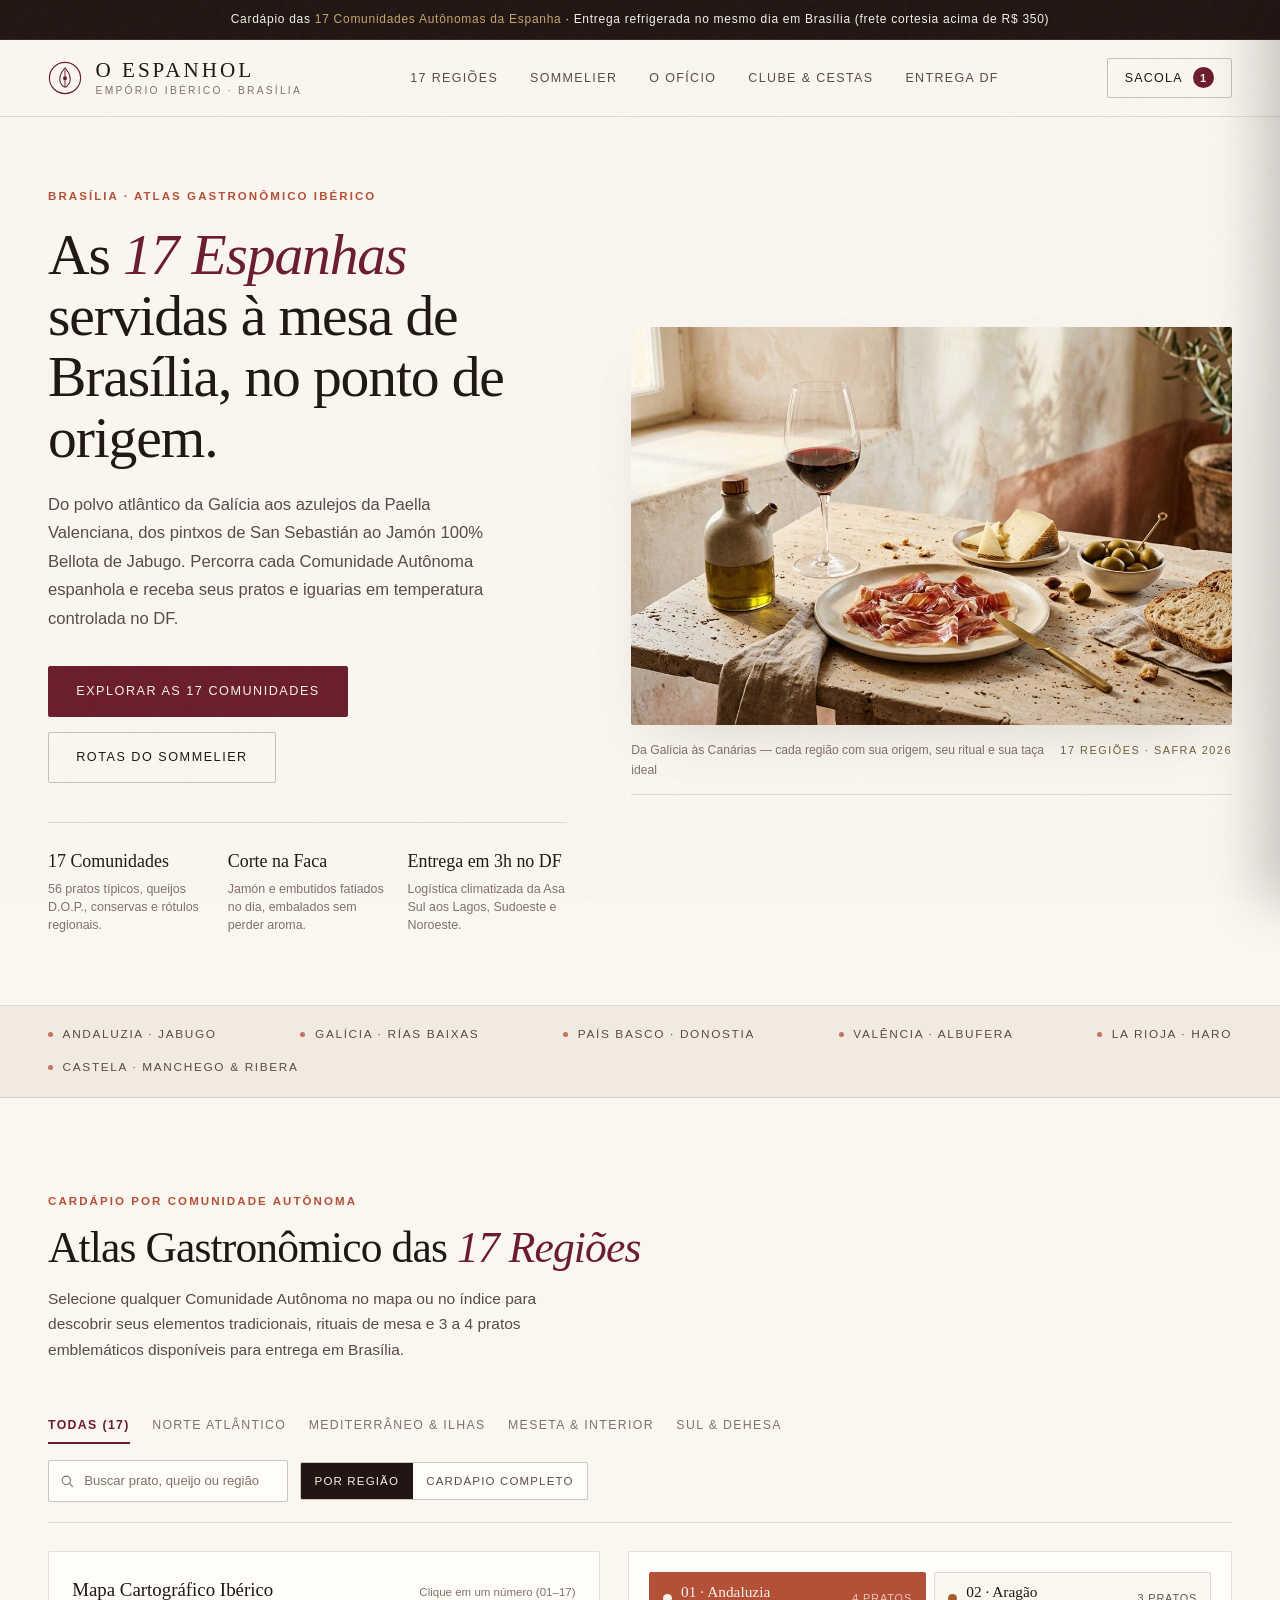
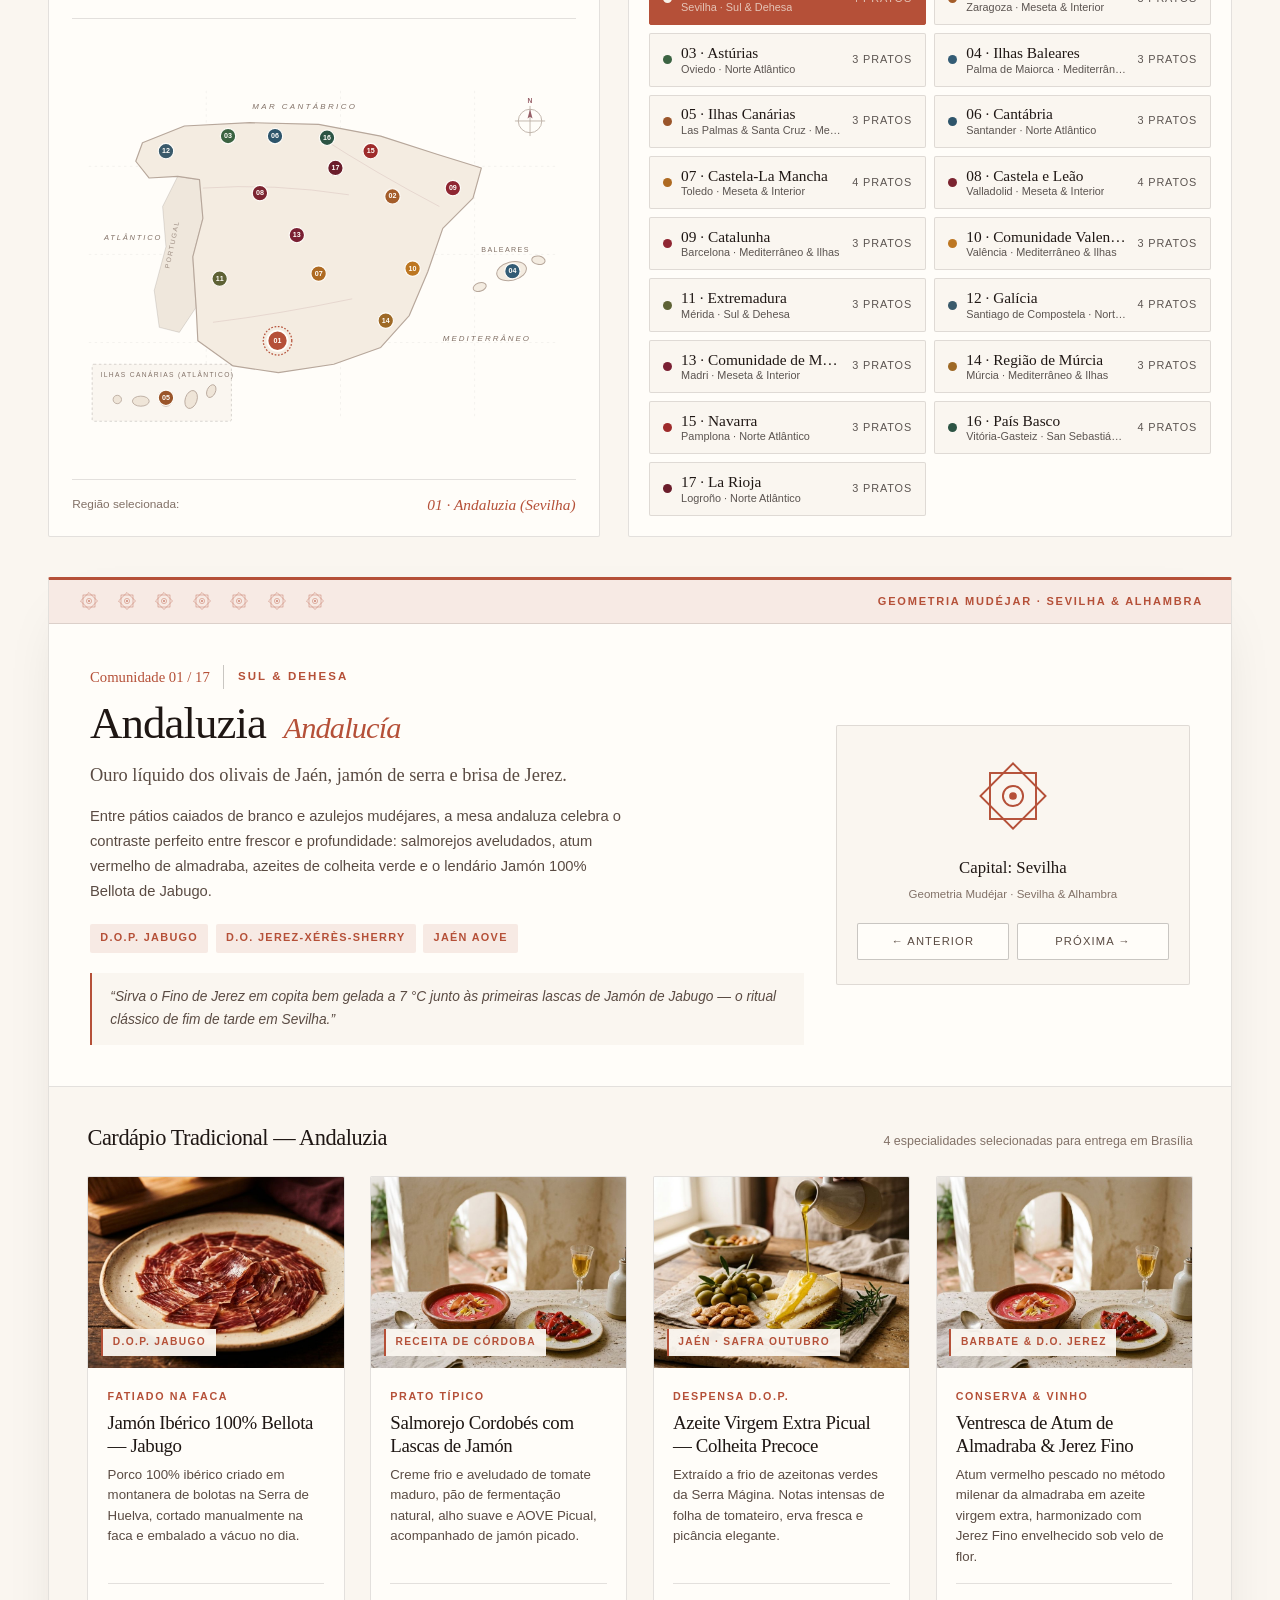
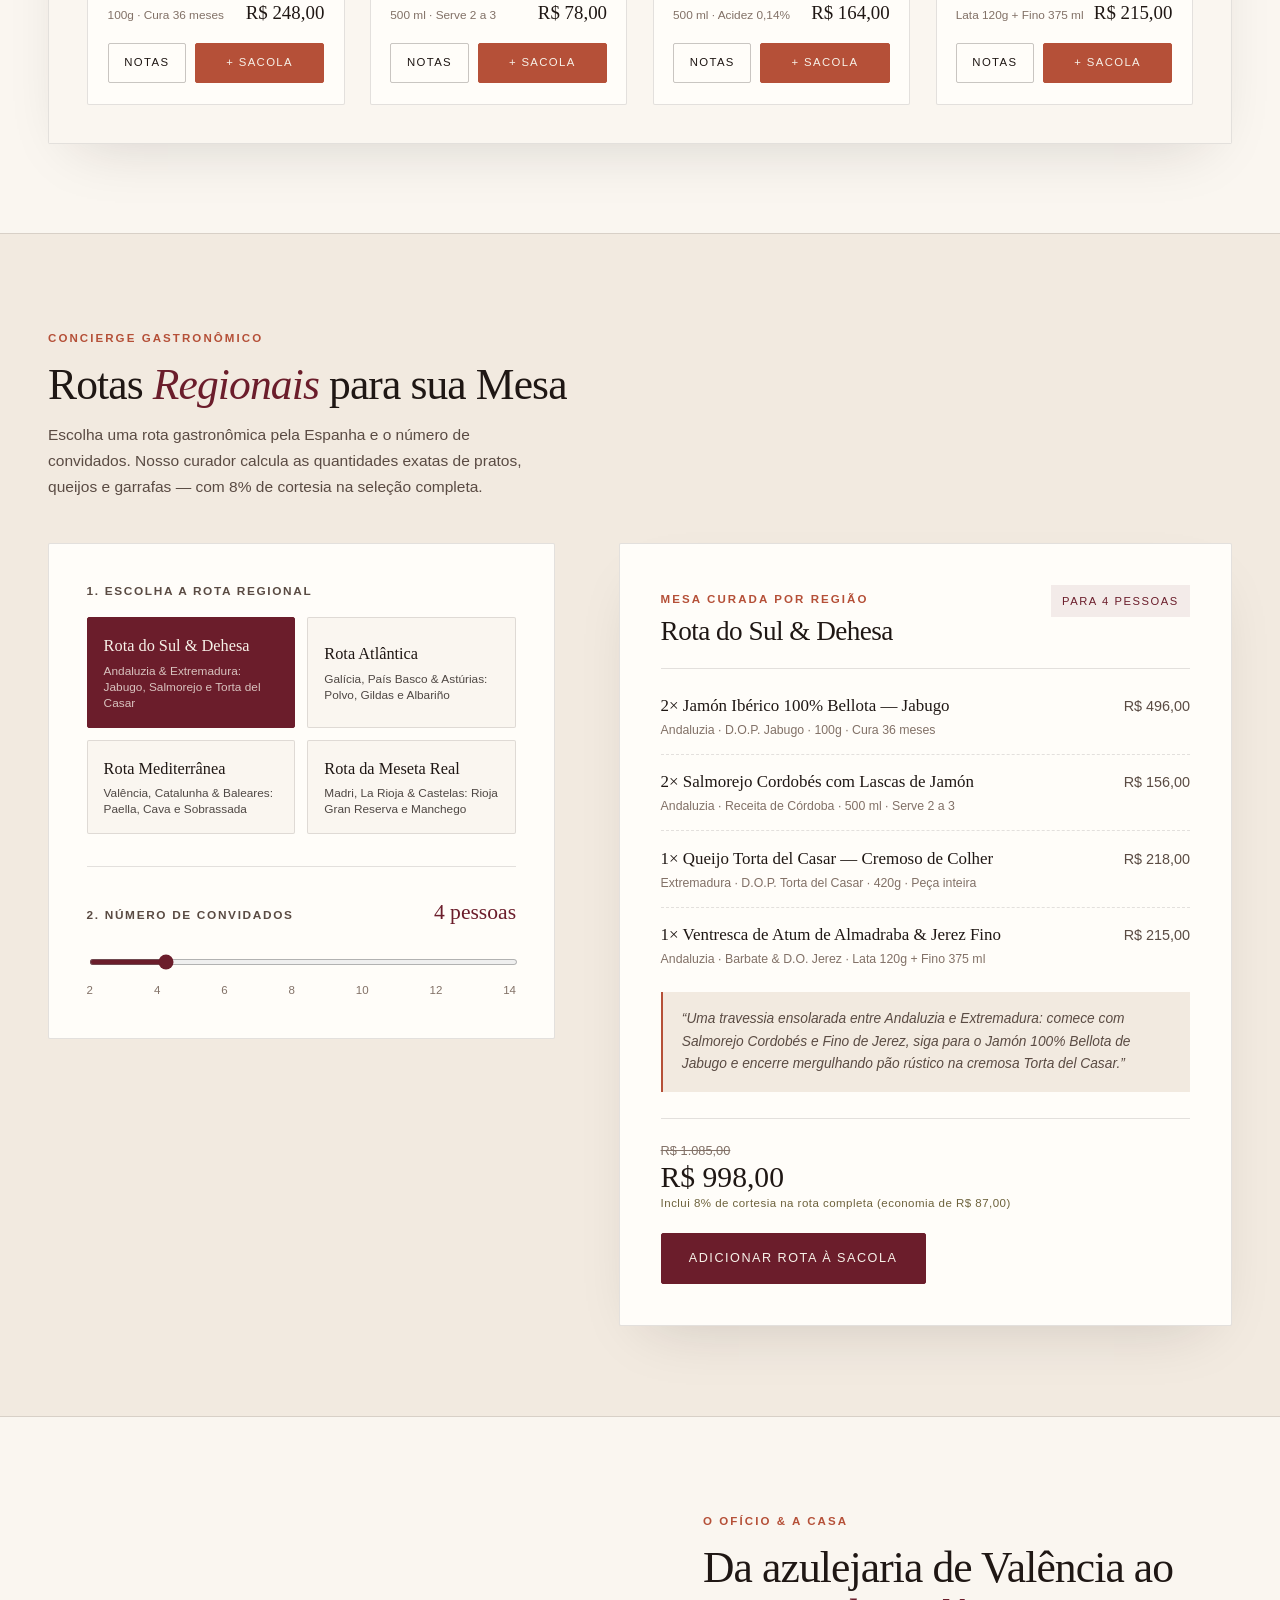
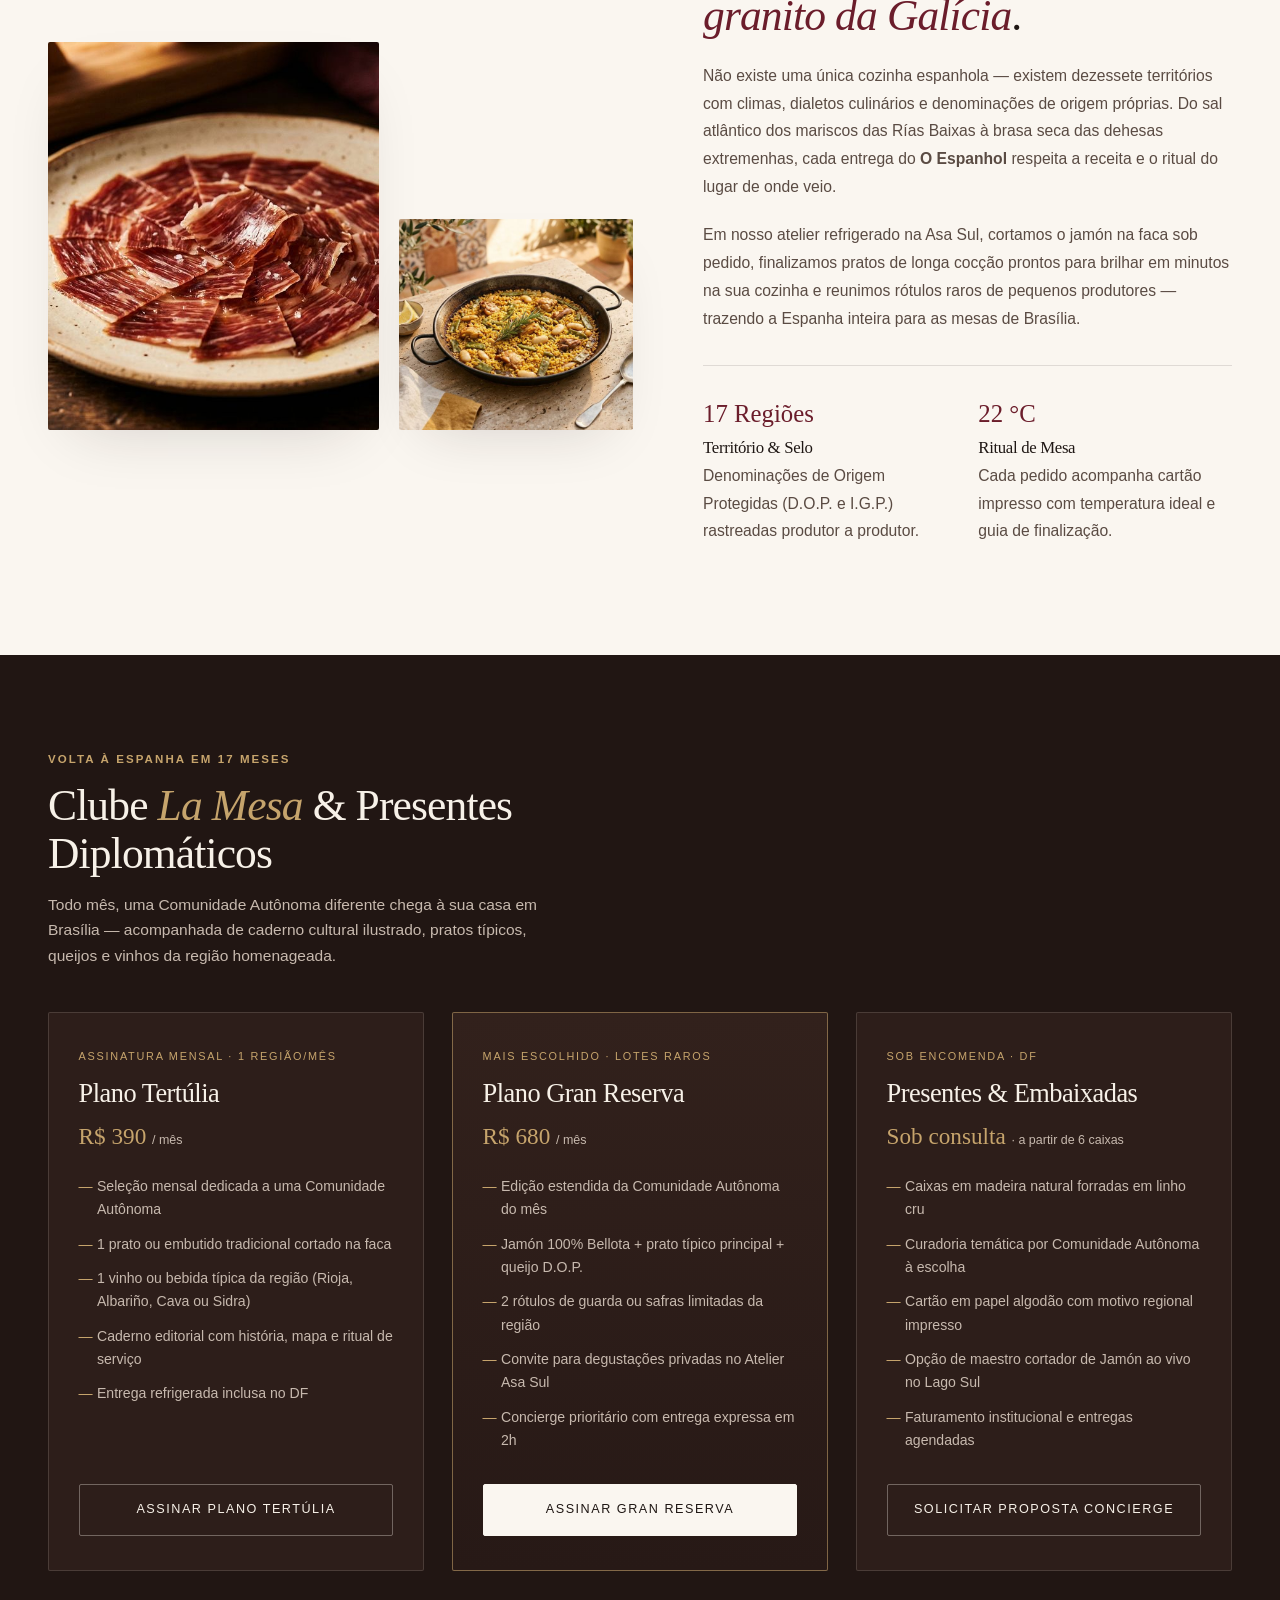
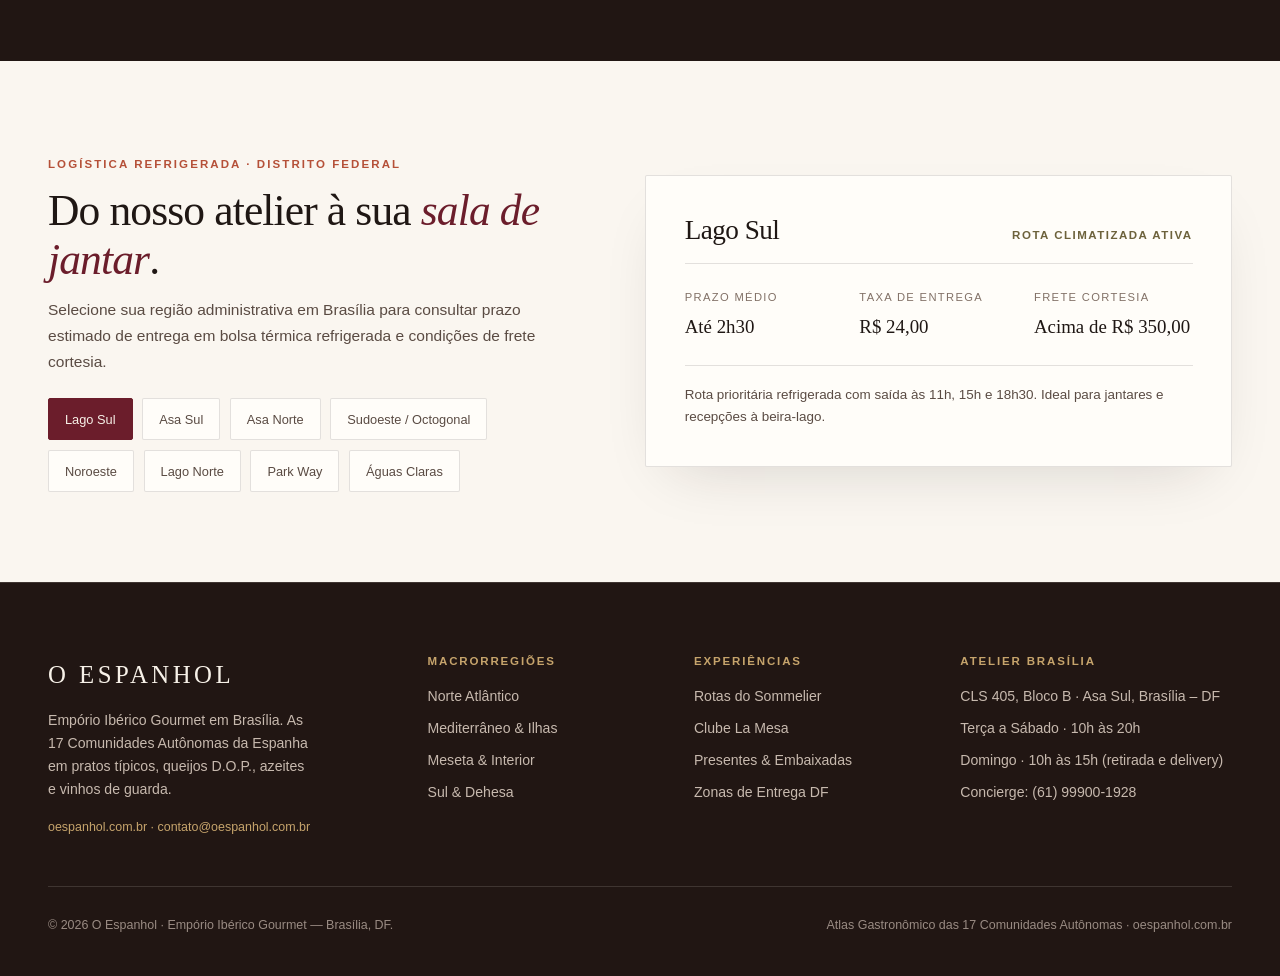
==== commit a7415277: "atualização de casrdápio inclusão das regioes espanholsa" ====
--- a/oespanhol-site-unico.html
+++ b/oespanhol-site-unico.html
@@ -3,15 +3,15 @@
 <head>
   <meta charset="UTF-8" />
   <meta name="viewport" content="width=device-width, initial-scale=1.0" />
-  <title>O Espanhol — Empório Ibérico Gourmet em Brasília | Jamón, Azeites &amp; Vinhos</title>
-  <meta name="description" content="Delivery curado de Jamón Ibérico 100% Bellota cortado na faca, vinhos de Rioja e Ribera del Duero, azeites de colheita precoce e queijos DOP em Brasília, DF." />
+  <title>O Espanhol — Cardápio das 17 Comunidades Autônomas | Empório Ibérico em Brasília</title>
+  <meta name="description" content="Explore a gastronomia autêntica das 17 Comunidades Autônomas da Espanha em Brasília: Jamón de Jabugo, Paella Valenciana, Polvo à Galega, Pintxos Bascos, Manchego e vinhos D.O.Ca. com entrega refrigerada no DF." />
   <meta property="og:title" content="O Espanhol — Empório Ibérico Gourmet em Brasília" />
-  <meta property="og:description" content="A Espanha servida à mesa de Brasília, cortada na faca e entregue refrigerada no mesmo dia." />
+  <meta property="og:description" content="As 17 Comunidades Autônomas da Espanha servidas à mesa de Brasília — curadoria regional entregue no ponto." />
   <meta property="og:type" content="website" />
   <style>
 /* ==========================================================================
    O ESPANHOL — Empório Ibérico Gourmet · Brasília, DF
-   Editorial Design System — Warm Travertine, Rioja Wine & Terracotta
+   Editorial Design System — 17 Comunidades Autônomas da Espanha
    ========================================================================== */
 
 :root {
@@ -38,6 +38,10 @@
   --terracotta-soft: rgba(181, 80, 56, 0.12);
   --olive: #6D623C;
   --gold-soft: #C6A46C;
+
+  /* Dynamic Active Regional Tokens (updated live by app.js) */
+  --region-accent: #B55038;
+  --region-accent-soft: rgba(181, 80, 56, 0.11);
 
   /* Hairlines & Elevation */
   --hairline: rgba(31, 23, 20, 0.12);
@@ -83,7 +87,7 @@
   overflow-x: hidden;
 }
 
-/* Subtle mineral paper texture across canvas */
+/* Subtle mineral paper texture */
 body::before {
   content: "";
   position: fixed;
@@ -121,7 +125,6 @@
   outline-offset: 3px;
 }
 
-/* Container & Utilities */
 .container {
   width: min(var(--container-max), calc(100% - var(--gutter) * 2));
   margin-inline: auto;
@@ -153,6 +156,10 @@
   color: var(--gold-soft);
 }
 
+.kicker--region {
+  color: var(--region-accent);
+}
+
 .display-title,
 h1,
 h2,
@@ -202,11 +209,10 @@
   position: sticky;
   top: 0;
   z-index: 400;
-  background-color: rgba(250, 246, 240, 0.92);
+  background-color: rgba(250, 246, 240, 0.93);
   backdrop-filter: blur(14px);
   -webkit-backdrop-filter: blur(14px);
   border-bottom: 1px solid var(--hairline);
-  transition: background-color var(--transition);
 }
 
 .header-inner {
@@ -255,11 +261,11 @@
 .main-nav {
   display: flex;
   align-items: center;
-  gap: 2.1rem;
+  gap: 2rem;
 }
 
 .main-nav a {
-  font-size: 0.8rem;
+  font-size: 0.78rem;
   letter-spacing: 0.11em;
   text-transform: uppercase;
   color: var(--ink-secondary);
@@ -357,9 +363,9 @@
   align-items: center;
   justify-content: center;
   gap: 0.55rem;
-  padding: 0.92rem 1.75rem;
+  padding: 0.9rem 1.7rem;
   border-radius: var(--radius-sm);
-  font-size: 0.8rem;
+  font-size: 0.79rem;
   font-weight: 500;
   letter-spacing: 0.12em;
   text-transform: uppercase;
@@ -383,6 +389,16 @@
   border-color: var(--wine-hover);
 }
 
+.btn--region {
+  background-color: var(--region-accent);
+  color: var(--ink-on-dark);
+  border-color: var(--region-accent);
+}
+
+.btn--region:hover {
+  filter: brightness(0.88);
+}
+
 .btn--secondary {
   background-color: transparent;
   color: var(--ink-primary);
@@ -416,8 +432,8 @@
 }
 
 .btn--sm {
-  padding: 0.62rem 1.05rem;
-  font-size: 0.72rem;
+  padding: 0.6rem 0.98rem;
+  font-size: 0.71rem;
 }
 
 /* ==========================================================================
@@ -425,7 +441,7 @@
    ========================================================================== */
 
 .hero {
-  padding-block: clamp(2.5rem, 6vw, 5rem) clamp(3rem, 6vw, 5.5rem);
+  padding-block: clamp(2.5rem, 5.5vw, 4.75rem) clamp(3rem, 5.5vw, 5rem);
   border-bottom: 1px solid var(--hairline);
 }
 
@@ -443,26 +459,26 @@
 }
 
 .hero-title {
-  font-size: clamp(2.5rem, 4.7vw, 4.25rem);
+  font-size: clamp(2.45rem, 4.5vw, 4.1rem);
   line-height: 1.06;
-  margin-top: 1.15rem;
-  margin-bottom: 1.45rem;
+  margin-top: 1.1rem;
+  margin-bottom: 1.4rem;
   color: var(--ink-primary);
 }
 
 .hero-lead {
-  font-size: 1.05rem;
+  font-size: 1.04rem;
   line-height: 1.72;
   color: var(--ink-secondary);
-  max-width: 48ch;
-  margin: 0 0 2.1rem;
+  max-width: 49ch;
+  margin: 0 0 2rem;
 }
 
 .hero-actions {
   display: flex;
   flex-wrap: wrap;
   gap: 0.9rem;
-  margin-bottom: 2.6rem;
+  margin-bottom: 2.4rem;
 }
 
 .hero-facts {
@@ -470,14 +486,14 @@
   display: grid;
   grid-template-columns: repeat(3, minmax(0, 1fr));
   gap: 1.25rem;
-  padding-top: 1.65rem;
+  padding-top: 1.55rem;
   border-top: 1px solid var(--hairline);
 }
 
 .hero-fact-label {
   display: block;
   font-family: var(--font-serif);
-  font-size: 1.1rem;
+  font-size: 1.12rem;
   color: var(--ink-primary);
   margin-bottom: 0.2rem;
 }
@@ -491,7 +507,6 @@
 
 .hero-figure {
   margin: 0;
-  position: relative;
 }
 
 .hero-image-frame {
@@ -534,13 +549,13 @@
 }
 
 /* ==========================================================================
-   Appellations Strip (Denominações de Origem)
+   Traditional Tile Frieze Strip
    ========================================================================== */
 
 .origins-strip {
   background-color: var(--bg-linen);
   border-bottom: 1px solid var(--hairline);
-  padding-block: 1.35rem;
+  padding-block: 1.2rem;
 }
 
 .origins-list {
@@ -548,7 +563,7 @@
   flex-wrap: wrap;
   justify-content: space-between;
   align-items: center;
-  gap: 0.85rem 1.75rem;
+  gap: 0.85rem 1.5rem;
   list-style: none;
   margin: 0;
   padding: 0;
@@ -557,8 +572,8 @@
 .origins-list li {
   display: inline-flex;
   align-items: center;
-  gap: 0.65rem;
-  font-size: 0.76rem;
+  gap: 0.6rem;
+  font-size: 0.74rem;
   letter-spacing: 0.14em;
   text-transform: uppercase;
   color: var(--ink-secondary);
@@ -570,7 +585,7 @@
   height: 5px;
   border-radius: 50%;
   background-color: var(--terracotta);
-  opacity: 0.75;
+  opacity: 0.78;
 }
 
 /* ==========================================================================
@@ -578,7 +593,7 @@
    ========================================================================== */
 
 .section {
-  padding-block: clamp(3.75rem, 7vw, 6.5rem);
+  padding-block: clamp(3.75rem, 7vw, 6.25rem);
 }
 
 .section--linen {
@@ -595,18 +610,18 @@
   display: flex;
   justify-content: space-between;
   align-items: flex-end;
-  gap: 2rem;
-  margin-bottom: clamp(2rem, 4vw, 3.25rem);
+  gap: 1.75rem;
+  margin-bottom: clamp(1.75rem, 3.5vw, 2.75rem);
   flex-wrap: wrap;
 }
 
 .section-heading-group {
-  max-width: 640px;
+  max-width: 660px;
 }
 
 .section-title {
-  font-size: clamp(2rem, 3.4vw, 3.1rem);
-  margin-top: 0.65rem;
+  font-size: clamp(2rem, 3.4vw, 3.05rem);
+  margin-top: 0.6rem;
   color: var(--ink-primary);
 }
 
@@ -615,10 +630,10 @@
 }
 
 .section-subtitle {
-  margin: 0.9rem 0 0;
+  margin: 0.85rem 0 0;
   color: var(--ink-secondary);
-  font-size: 0.98rem;
-  max-width: 56ch;
+  font-size: 0.97rem;
+  max-width: 58ch;
 }
 
 .section-subtitle--light {
@@ -626,22 +641,31 @@
 }
 
 /* ==========================================================================
-   Catalog & Editorial Filters
+   17 Comunidades Autónomas — Atlas, Macro Controls & Directory
    ========================================================================== */
 
-.catalog-filters {
+.atlas-toolbar {
+  display: flex;
+  justify-content: space-between;
+  align-items: center;
+  gap: 1rem 1.5rem;
+  flex-wrap: wrap;
+  padding-bottom: 1.25rem;
+  margin-bottom: 1.75rem;
+  border-bottom: 1px solid var(--hairline);
+}
+
+.macro-tabs {
   display: flex;
   flex-wrap: wrap;
-  gap: 0.4rem 1.75rem;
-  border-bottom: 1px solid var(--hairline);
-  margin-bottom: 2.5rem;
-}
-
-.filter-tab {
+  gap: 0.35rem 1.4rem;
+}
+
+.macro-tab {
   background: transparent;
   border: 0;
-  padding: 0.8rem 0;
-  font-size: 0.8rem;
+  padding: 0.55rem 0;
+  font-size: 0.77rem;
   letter-spacing: 0.11em;
   text-transform: uppercase;
   color: var(--ink-muted);
@@ -649,35 +673,498 @@
   transition: color var(--transition);
 }
 
-.filter-tab::after {
+.macro-tab::after {
   content: "";
   position: absolute;
   left: 0;
   right: 0;
-  bottom: -1px;
+  bottom: 0;
   height: 2px;
   background-color: var(--wine);
   transform: scaleX(0);
   transition: transform var(--transition);
 }
 
-.filter-tab:hover {
+.macro-tab:hover {
   color: var(--ink-primary);
 }
 
-.filter-tab.is-active {
+.macro-tab.is-active {
   color: var(--wine);
   font-weight: 600;
 }
 
-.filter-tab.is-active::after {
+.macro-tab.is-active::after {
   transform: scaleX(1);
 }
+
+.atlas-tools-right {
+  display: flex;
+  align-items: center;
+  gap: 0.75rem;
+  flex-wrap: wrap;
+}
+
+.search-field {
+  position: relative;
+  min-width: 240px;
+}
+
+.search-field input {
+  width: 100%;
+  background-color: var(--bg-surface);
+  border: 1px solid var(--hairline-strong);
+  border-radius: var(--radius-sm);
+  padding: 0.56rem 0.9rem 0.56rem 2.2rem;
+  font-size: 0.82rem;
+  color: var(--ink-primary);
+}
+
+.search-field input::placeholder {
+  color: var(--ink-muted);
+}
+
+.search-icon {
+  position: absolute;
+  left: 0.75rem;
+  top: 50%;
+  transform: translateY(-50%);
+  width: 14px;
+  height: 14px;
+  color: var(--ink-muted);
+  pointer-events: none;
+}
+
+.view-mode-switch {
+  display: inline-flex;
+  border: 1px solid var(--hairline-strong);
+  border-radius: var(--radius-sm);
+  overflow: hidden;
+  background-color: var(--bg-surface);
+}
+
+.view-mode-btn {
+  background: transparent;
+  border: 0;
+  padding: 0.54rem 0.85rem;
+  font-size: 0.72rem;
+  letter-spacing: 0.1em;
+  text-transform: uppercase;
+  color: var(--ink-secondary);
+  transition: background-color var(--transition), color var(--transition);
+}
+
+.view-mode-btn.is-active {
+  background-color: var(--bg-deep);
+  color: var(--ink-on-dark);
+}
+
+/* Atlas Grid: Stylized SVG Map + 17-Community Index */
+.atlas-grid {
+  display: grid;
+  grid-template-columns: minmax(0, 1.05fr) minmax(0, 1.15fr);
+  gap: 1.75rem;
+  margin-bottom: 2.5rem;
+  align-items: stretch;
+}
+
+.atlas-map-card {
+  background-color: var(--bg-surface);
+  border: 1px solid var(--hairline);
+  border-radius: var(--radius-sm);
+  padding: 1.35rem 1.45rem 1.15rem;
+  display: flex;
+  flex-direction: column;
+  justify-content: space-between;
+  position: relative;
+}
+
+.atlas-map-head {
+  display: flex;
+  justify-content: space-between;
+  align-items: baseline;
+  gap: 0.75rem;
+  padding-bottom: 0.8rem;
+  border-bottom: 1px solid var(--hairline);
+  margin-bottom: 0.75rem;
+}
+
+.atlas-map-title {
+  font-family: var(--font-serif);
+  font-size: 1.18rem;
+  color: var(--ink-primary);
+}
+
+.atlas-map-hint {
+  font-size: 0.72rem;
+  color: var(--ink-muted);
+}
+
+.spain-atlas-svg {
+  width: 100%;
+  height: auto;
+  display: block;
+}
+
+.map-pin {
+  cursor: pointer;
+  transition: transform 220ms ease;
+}
+
+.map-pin-dot {
+  transition: r 220ms ease, fill 220ms ease, stroke-width 220ms ease;
+}
+
+.map-pin:hover .map-pin-dot {
+  stroke-width: 2.5;
+}
+
+.map-pin-ring {
+  opacity: 0;
+  transition: opacity 220ms ease;
+}
+
+.map-pin.is-active .map-pin-ring {
+  opacity: 1;
+}
+
+.map-pin-code {
+  font-family: var(--font-sans);
+  font-size: 8.5px;
+  font-weight: 700;
+  fill: #FFFDF9;
+  pointer-events: none;
+  text-anchor: middle;
+  dominant-baseline: central;
+}
+
+.map-pin.is-dimmed {
+  opacity: 0.25;
+}
+
+.atlas-map-legend {
+  display: flex;
+  justify-content: space-between;
+  align-items: center;
+  gap: 0.75rem;
+  flex-wrap: wrap;
+  padding-top: 0.75rem;
+  border-top: 1px solid var(--hairline);
+  font-size: 0.74rem;
+  color: var(--ink-muted);
+}
+
+#map-hover-readout {
+  font-family: var(--font-serif);
+  font-size: 0.96rem;
+  color: var(--region-accent);
+  font-style: italic;
+}
+
+/* 17 Communities Directory Index */
+.region-directory {
+  background-color: var(--bg-surface);
+  border: 1px solid var(--hairline);
+  border-radius: var(--radius-sm);
+  padding: 1.25rem;
+  display: grid;
+  grid-template-columns: repeat(2, minmax(0, 1fr));
+  gap: 0.5rem;
+  align-content: start;
+}
+
+.region-pill {
+  display: flex;
+  align-items: center;
+  justify-content: space-between;
+  gap: 0.65rem;
+  text-align: left;
+  background-color: var(--bg-canvas);
+  border: 1px solid var(--hairline);
+  border-radius: var(--radius-sm);
+  padding: 0.62rem 0.8rem;
+  transition: border-color var(--transition), background-color var(--transition), transform var(--transition);
+}
+
+.region-pill:hover {
+  border-color: var(--hairline-strong);
+  transform: translateX(2px);
+}
+
+.region-pill.is-active {
+  background-color: var(--region-accent);
+  border-color: var(--region-accent);
+  color: var(--ink-on-dark);
+}
+
+.region-pill-left {
+  display: flex;
+  align-items: center;
+  gap: 0.6rem;
+  min-width: 0;
+}
+
+.region-dot {
+  width: 9px;
+  height: 9px;
+  border-radius: 50%;
+  flex-shrink: 0;
+}
+
+.region-pill.is-active .region-dot {
+  background-color: var(--ink-on-dark) !important;
+}
+
+.region-pill-text {
+  display: flex;
+  flex-direction: column;
+  min-width: 0;
+  line-height: 1.2;
+}
+
+.region-pill-name {
+  font-family: var(--font-serif);
+  font-size: 0.96rem;
+  white-space: nowrap;
+  overflow: hidden;
+  text-overflow: ellipsis;
+}
+
+.region-pill-cap {
+  font-size: 0.68rem;
+  opacity: 0.72;
+  white-space: nowrap;
+  overflow: hidden;
+  text-overflow: ellipsis;
+}
+
+.region-pill-count {
+  font-size: 0.68rem;
+  letter-spacing: 0.08em;
+  text-transform: uppercase;
+  opacity: 0.72;
+  white-space: nowrap;
+  font-variant-numeric: tabular-nums;
+}
+
+/* ==========================================================================
+   Regional Editorial Dossier (Dynamic Regional Identity & Ornamental Frieze)
+   ========================================================================== */
+
+.regional-dossier {
+  background-color: var(--bg-surface);
+  border: 1px solid var(--hairline);
+  border-top: 3px solid var(--region-accent);
+  border-radius: var(--radius-sm);
+  box-shadow: var(--shadow-editorial);
+  overflow: hidden;
+  transition: border-color 350ms ease;
+}
+
+/* Traditional Ceramic Tile Ornamental Frieze */
+.regional-frieze {
+  display: flex;
+  align-items: center;
+  justify-content: space-between;
+  gap: 0.5rem;
+  padding: 0.6rem 1.75rem;
+  background-color: var(--region-accent-soft);
+  border-bottom: 1px solid var(--hairline);
+  color: var(--region-accent);
+  overflow: hidden;
+}
+
+.frieze-motifs {
+  display: flex;
+  align-items: center;
+  gap: 0.85rem;
+  opacity: 0.72;
+}
+
+.frieze-motifs svg {
+  width: 24px;
+  height: 24px;
+  flex-shrink: 0;
+}
+
+.frieze-caption {
+  font-size: 0.69rem;
+  font-weight: 600;
+  letter-spacing: 0.16em;
+  text-transform: uppercase;
+  white-space: nowrap;
+}
+
+.dossier-header {
+  display: grid;
+  grid-template-columns: minmax(0, 1.45fr) minmax(0, 0.72fr);
+  gap: 2rem;
+  padding: clamp(1.6rem, 3.2vw, 2.6rem);
+  border-bottom: 1px solid var(--hairline);
+  align-items: center;
+}
+
+.dossier-meta-line {
+  display: flex;
+  align-items: center;
+  gap: 0.85rem;
+  flex-wrap: wrap;
+  margin-bottom: 0.65rem;
+}
+
+.dossier-code {
+  font-family: var(--font-serif);
+  font-size: 0.92rem;
+  color: var(--region-accent);
+  padding-right: 0.85rem;
+  border-right: 1px solid var(--hairline-strong);
+  font-variant-numeric: tabular-nums;
+}
+
+.dossier-title {
+  font-size: clamp(2rem, 3.5vw, 3rem);
+  color: var(--ink-primary);
+  line-height: 1.08;
+}
+
+.dossier-endonym {
+  font-style: italic;
+  color: var(--region-accent);
+  font-size: 0.68em;
+  margin-left: 0.45rem;
+}
+
+.dossier-tagline {
+  font-family: var(--font-serif);
+  font-size: 1.15rem;
+  color: var(--ink-secondary);
+  margin: 0.75rem 0 0.85rem;
+}
+
+.dossier-story {
+  font-size: 0.92rem;
+  color: var(--ink-secondary);
+  line-height: 1.7;
+  margin: 0 0 1.25rem;
+  max-width: 66ch;
+}
+
+.dossier-dops {
+  display: flex;
+  flex-wrap: wrap;
+  gap: 0.45rem;
+  margin-bottom: 1.25rem;
+}
+
+.dop-tag {
+  font-size: 0.68rem;
+  letter-spacing: 0.12em;
+  text-transform: uppercase;
+  padding: 0.34rem 0.65rem;
+  background-color: var(--region-accent-soft);
+  color: var(--region-accent);
+  font-weight: 600;
+  border-radius: var(--radius-sm);
+}
+
+.dossier-ritual {
+  margin: 0;
+  padding: 0.85rem 1.15rem;
+  background-color: var(--bg-canvas);
+  border-left: 2px solid var(--region-accent);
+  font-size: 0.86rem;
+  font-style: italic;
+  color: var(--ink-secondary);
+}
+
+.dossier-emblem-box {
+  display: flex;
+  flex-direction: column;
+  align-items: center;
+  text-align: center;
+  padding: 1.5rem 1.25rem;
+  background-color: var(--bg-canvas);
+  border: 1px solid var(--hairline);
+  border-radius: var(--radius-sm);
+}
+
+.dossier-emblem-svg {
+  width: 92px;
+  height: 92px;
+  color: var(--region-accent);
+  margin-bottom: 0.75rem;
+}
+
+.dossier-emblem-svg svg {
+  width: 100%;
+  height: 100%;
+}
+
+.dossier-capital {
+  font-family: var(--font-serif);
+  font-size: 1.05rem;
+  color: var(--ink-primary);
+}
+
+.dossier-motif-name {
+  font-size: 0.72rem;
+  color: var(--ink-muted);
+  margin-top: 0.2rem;
+  margin-bottom: 1.2rem;
+}
+
+.dossier-nav-btns {
+  display: flex;
+  gap: 0.5rem;
+  width: 100%;
+}
+
+.dossier-nav-btns button {
+  flex: 1;
+  background-color: var(--bg-surface);
+  border: 1px solid var(--hairline-strong);
+  padding: 0.52rem 0.65rem;
+  font-size: 0.7rem;
+  letter-spacing: 0.1em;
+  text-transform: uppercase;
+  color: var(--ink-secondary);
+  border-radius: var(--radius-sm);
+  transition: all var(--transition);
+}
+
+.dossier-nav-btns button:hover {
+  border-color: var(--region-accent);
+  color: var(--region-accent);
+}
+
+.dossier-dishes-wrap {
+  padding: clamp(1.5rem, 3vw, 2.4rem);
+  background-color: var(--bg-canvas);
+}
+
+.dossier-dishes-head {
+  display: flex;
+  justify-content: space-between;
+  align-items: baseline;
+  margin-bottom: 1.5rem;
+  gap: 1rem;
+  flex-wrap: wrap;
+}
+
+.dossier-dishes-title {
+  font-family: var(--font-serif);
+  font-size: 1.4rem;
+  color: var(--ink-primary);
+}
+
+/* ==========================================================================
+   Dish / Product Cards
+   ========================================================================== */
 
 .product-grid {
   display: grid;
-  grid-template-columns: repeat(4, minmax(0, 1fr));
-  gap: 2.2rem 1.65rem;
+  grid-template-columns: repeat(auto-fit, minmax(255px, 1fr));
+  gap: 1.6rem;
 }
 
 .product-card {
@@ -716,20 +1203,20 @@
 
 .product-dop {
   position: absolute;
-  left: 0.85rem;
-  bottom: 0.85rem;
-  background-color: rgba(250, 246, 240, 0.94);
-  color: var(--ink-primary);
-  font-size: 0.65rem;
-  font-weight: 600;
+  left: 0.8rem;
+  bottom: 0.8rem;
+  background-color: rgba(250, 246, 240, 0.95);
+  color: var(--card-accent, var(--region-accent));
+  font-size: 0.64rem;
+  font-weight: 700;
   letter-spacing: 0.13em;
   text-transform: uppercase;
   padding: 0.32rem 0.6rem;
-  border: 1px solid var(--hairline);
+  border-left: 2px solid var(--card-accent, var(--region-accent));
 }
 
 .product-body {
-  padding: 1.25rem 1.25rem 1.35rem;
+  padding: 1.2rem 1.2rem 1.3rem;
   display: flex;
   flex-direction: column;
   flex: 1;
@@ -739,20 +1226,21 @@
   font-size: 0.67rem;
   letter-spacing: 0.15em;
   text-transform: uppercase;
-  color: var(--olive);
-  margin-bottom: 0.4rem;
+  color: var(--card-accent, var(--olive));
+  margin-bottom: 0.38rem;
+  font-weight: 600;
 }
 
 .product-name {
   font-family: var(--font-serif);
-  font-size: 1.22rem;
+  font-size: 1.18rem;
   line-height: 1.22;
   color: var(--ink-primary);
   margin-bottom: 0.45rem;
 }
 
 .product-desc {
-  font-size: 0.84rem;
+  font-size: 0.83rem;
   line-height: 1.55;
   color: var(--ink-secondary);
   margin: 0 0 1rem;
@@ -764,21 +1252,22 @@
   align-items: baseline;
   justify-content: space-between;
   gap: 0.5rem;
-  padding-top: 0.85rem;
+  padding-top: 0.8rem;
   border-top: 1px solid var(--hairline);
-  margin-bottom: 0.95rem;
+  margin-bottom: 0.9rem;
 }
 
 .product-weight {
-  font-size: 0.75rem;
+  font-size: 0.74rem;
   color: var(--ink-muted);
 }
 
 .product-price {
   font-family: var(--font-serif);
-  font-size: 1.2rem;
+  font-size: 1.18rem;
   color: var(--ink-primary);
   font-variant-numeric: tabular-nums;
+  white-space: nowrap;
 }
 
 .product-actions {
@@ -787,8 +1276,66 @@
   gap: 0.55rem;
 }
 
+/* Full Menu / Search Chapter Blocks */
+.full-menu-wrap {
+  display: flex;
+  flex-direction: column;
+  gap: 2.75rem;
+}
+
+.region-chapter {
+  border-top: 2px solid var(--chapter-accent, var(--wine));
+  padding-top: 1.35rem;
+}
+
+.region-chapter-head {
+  display: flex;
+  justify-content: space-between;
+  align-items: center;
+  gap: 1rem;
+  flex-wrap: wrap;
+  margin-bottom: 1.35rem;
+}
+
+.region-chapter-id {
+  display: flex;
+  align-items: center;
+  gap: 0.9rem;
+}
+
+.region-chapter-motif {
+  width: 38px;
+  height: 38px;
+  color: var(--chapter-accent, var(--wine));
+  flex-shrink: 0;
+}
+
+.region-chapter-motif svg {
+  width: 100%;
+  height: 100%;
+}
+
+.region-chapter-title {
+  font-size: 1.55rem;
+  color: var(--ink-primary);
+}
+
+.region-chapter-sub {
+  font-size: 0.8rem;
+  color: var(--ink-muted);
+}
+
+.empty-search-state {
+  text-align: center;
+  padding: 3rem 1.5rem;
+  background-color: var(--bg-surface);
+  border: 1px solid var(--hairline);
+  border-radius: var(--radius-sm);
+  color: var(--ink-secondary);
+}
+
 /* ==========================================================================
-   Sommelier & Interactive Table Pairing Studio
+   Sommelier & Interactive Regional Table Studio
    ========================================================================== */
 
 .sommelier-layout {
@@ -860,13 +1407,13 @@
 .occasion-title {
   display: block;
   font-family: var(--font-serif);
-  font-size: 1.05rem;
+  font-size: 1.02rem;
   margin-bottom: 0.2rem;
 }
 
 .occasion-sub {
   display: block;
-  font-size: 0.75rem;
+  font-size: 0.74rem;
   opacity: 0.78;
   line-height: 1.35;
 }
@@ -905,7 +1452,7 @@
 }
 
 .result-title {
-  font-size: 1.75rem;
+  font-size: 1.7rem;
   color: var(--ink-primary);
   margin-top: 0.3rem;
 }
@@ -945,13 +1492,13 @@
 
 .pairing-item-name {
   font-family: var(--font-serif);
-  font-size: 1.08rem;
+  font-size: 1.06rem;
   color: var(--ink-primary);
 }
 
 .pairing-item-detail {
   display: block;
-  font-size: 0.78rem;
+  font-size: 0.77rem;
   color: var(--ink-muted);
 }
 
@@ -966,7 +1513,7 @@
   background-color: var(--bg-linen);
   border-left: 2px solid var(--terracotta);
   padding: 1rem 1.2rem;
-  font-size: 0.87rem;
+  font-size: 0.86rem;
   color: var(--ink-secondary);
   font-style: italic;
   margin-bottom: 1.6rem;
@@ -1078,7 +1625,7 @@
 }
 
 /* ==========================================================================
-   Clube La Mesa & Presentes Corporativos (Deep Espresso Section)
+   Clube La Mesa & Presentes Corporativos
    ========================================================================== */
 
 .club-grid {
@@ -1457,7 +2004,7 @@
 }
 
 .cart-item-meta {
-  font-size: 0.76rem;
+  font-size: 0.75rem;
   color: var(--ink-muted);
   margin-bottom: 0.65rem;
 }
@@ -1568,7 +2115,7 @@
 }
 
 .modal-panel {
-  width: min(780px, 100%);
+  width: min(800px, 100%);
   max-height: 90vh;
   overflow-y: auto;
   background-color: var(--bg-canvas);
@@ -1588,7 +2135,7 @@
 
 .product-modal-grid {
   display: grid;
-  grid-template-columns: minmax(0, 1fr) minmax(0, 1.05fr);
+  grid-template-columns: minmax(0, 0.95fr) minmax(0, 1.1fr);
 }
 
 .product-modal-img {
@@ -1606,7 +2153,7 @@
   display: grid;
   grid-template-columns: repeat(2, minmax(0, 1fr));
   gap: 0.85rem;
-  margin-block: 1.35rem;
+  margin-block: 1.25rem;
   padding-block: 1.1rem;
   border-block: 1px solid var(--hairline);
 }
@@ -1620,7 +2167,7 @@
 }
 
 .spec-val {
-  font-size: 0.86rem;
+  font-size: 0.85rem;
   color: var(--ink-primary);
   font-weight: 500;
 }
@@ -1639,7 +2186,7 @@
   line-height: 1.6;
   color: var(--ink-primary);
   margin-block: 1.25rem;
-  max-height: 240px;
+  max-height: 250px;
   overflow-y: auto;
 }
 
@@ -1706,10 +2253,8 @@
    ========================================================================== */
 
 @media (max-width: 1080px) {
-  .product-grid {
-    grid-template-columns: repeat(2, minmax(0, 1fr));
-  }
-
+  .atlas-grid,
+  .dossier-header,
   .club-grid {
     grid-template-columns: 1fr;
   }
@@ -1736,27 +2281,25 @@
     grid-template-columns: 1fr;
   }
 
-  .hero-facts {
+  .hero-facts,
+  .delivery-metrics {
     grid-template-columns: 1fr;
     gap: 0.9rem;
   }
-
-  .delivery-metrics {
-    grid-template-columns: 1fr;
-  }
-}
-
-@media (max-width: 560px) {
-  .product-grid {
-    grid-template-columns: 1fr;
-  }
-
+}
+
+@media (max-width: 600px) {
+  .region-directory,
   .occasion-grid,
   .story-pillars,
   .footer-grid {
     grid-template-columns: 1fr;
   }
 
+  .frieze-caption {
+    display: none;
+  }
+
   .header-inner {
     height: 68px;
   }
@@ -1768,7 +2311,7 @@
 
   <!-- Announcement Bar -->
   <div class="announcement-bar">
-    Entrega refrigerada no mesmo dia em Brasília · <strong>Frete cortesia acima de R$ 350</strong> no Plano Piloto, Lagos, Sudoeste e Noroeste
+    Cardápio das <strong>17 Comunidades Autônomas da Espanha</strong> · Entrega refrigerada no mesmo dia em Brasília (frete cortesia acima de R$ 350)
   </div>
 
   <!-- Header -->
@@ -1788,7 +2331,7 @@
       </a>
 
       <nav class="main-nav" aria-label="Navegação principal">
-        <a href="#curadoria">Curadoria</a>
+        <a href="#curadoria">17 Regiões</a>
         <a href="#sommelier">Sommelier</a>
         <a href="#oficio">O Ofício</a>
         <a href="#clube">Clube &amp; Cestas</a>
@@ -1809,7 +2352,7 @@
     </div>
 
     <nav id="mobile-nav" class="mobile-nav" aria-label="Navegação móvel">
-      <a href="#curadoria">Curadoria</a>
+      <a href="#curadoria">17 Regiões</a>
       <a href="#sommelier">Sommelier</a>
       <a href="#oficio">O Ofício</a>
       <a href="#clube">Clube &amp; Cestas</a>
@@ -1823,97 +2366,204 @@
     <section class="hero">
       <div class="container hero-grid">
         <div class="hero-copy">
-          <span class="kicker">Brasília · Empório &amp; Delivery Curado</span>
+          <span class="kicker">Brasília · Atlas Gastronômico Ibérico</span>
           <h1 class="hero-title">
-            A Espanha servida à mesa de Brasília, <span class="italic-accent">cortada na faca</span> e entregue no ponto.
+            As <span class="italic-accent">17 Espanhas</span> servidas à mesa de Brasília, no ponto de origem.
           </h1>
           <p class="hero-lead">
-            Selecionamos pequenos produtores de Jabugo, Rioja, Jaén e Galícia. Jamón Ibérico 100% Bellota fatiado sob pedido, azeites de colheita precoce e rótulos de guarda entregues em temperatura controlada no Distrito Federal.
+            Do polvo atlântico da Galícia aos azulejos da Paella Valenciana, dos pintxos de San Sebastián ao Jamón 100% Bellota de Jabugo. Percorra cada Comunidade Autônoma espanhola e receba seus pratos e iguarias em temperatura controlada no DF.
           </p>
           <div class="hero-actions">
-            <a href="#curadoria" class="btn btn--primary">Explorar a Curadoria</a>
-            <a href="#sommelier" class="btn btn--secondary">Harmonizar sua Mesa</a>
+            <a href="#curadoria" class="btn btn--primary">Explorar as 17 Comunidades</a>
+            <a href="#sommelier" class="btn btn--secondary">Rotas do Sommelier</a>
           </div>
 
           <div class="hero-facts">
             <div>
-              <span class="hero-fact-label">Corte na Faca</span>
-              <span class="hero-fact-desc">Fatiado no dia por cortador e embalado a vácuo sem perder aroma.</span>
+              <span class="hero-fact-label">17 Comunidades</span>
+              <span class="hero-fact-desc">56 pratos típicos, queijos D.O.P., conservas e rótulos regionais.</span>
             </div>
             <div>
-              <span class="hero-fact-label">Origem Certificada</span>
-              <span class="hero-fact-desc">Selo D.O.P. e D.O.Ca. em lotes numerados de safra recente.</span>
+              <span class="hero-fact-label">Corte na Faca</span>
+              <span class="hero-fact-desc">Jamón e embutidos fatiados no dia, embalados sem perder aroma.</span>
             </div>
             <div>
               <span class="hero-fact-label">Entrega em 3h no DF</span>
-              <span class="hero-fact-desc">Transporte climatizado da Asa Sul aos Lagos e Noroeste.</span>
+              <span class="hero-fact-desc">Logística climatizada da Asa Sul aos Lagos, Sudoeste e Noroeste.</span>
             </div>
           </div>
         </div>
 
         <figure class="hero-figure">
           <div class="hero-image-frame">
-            <img src="[data-uri]